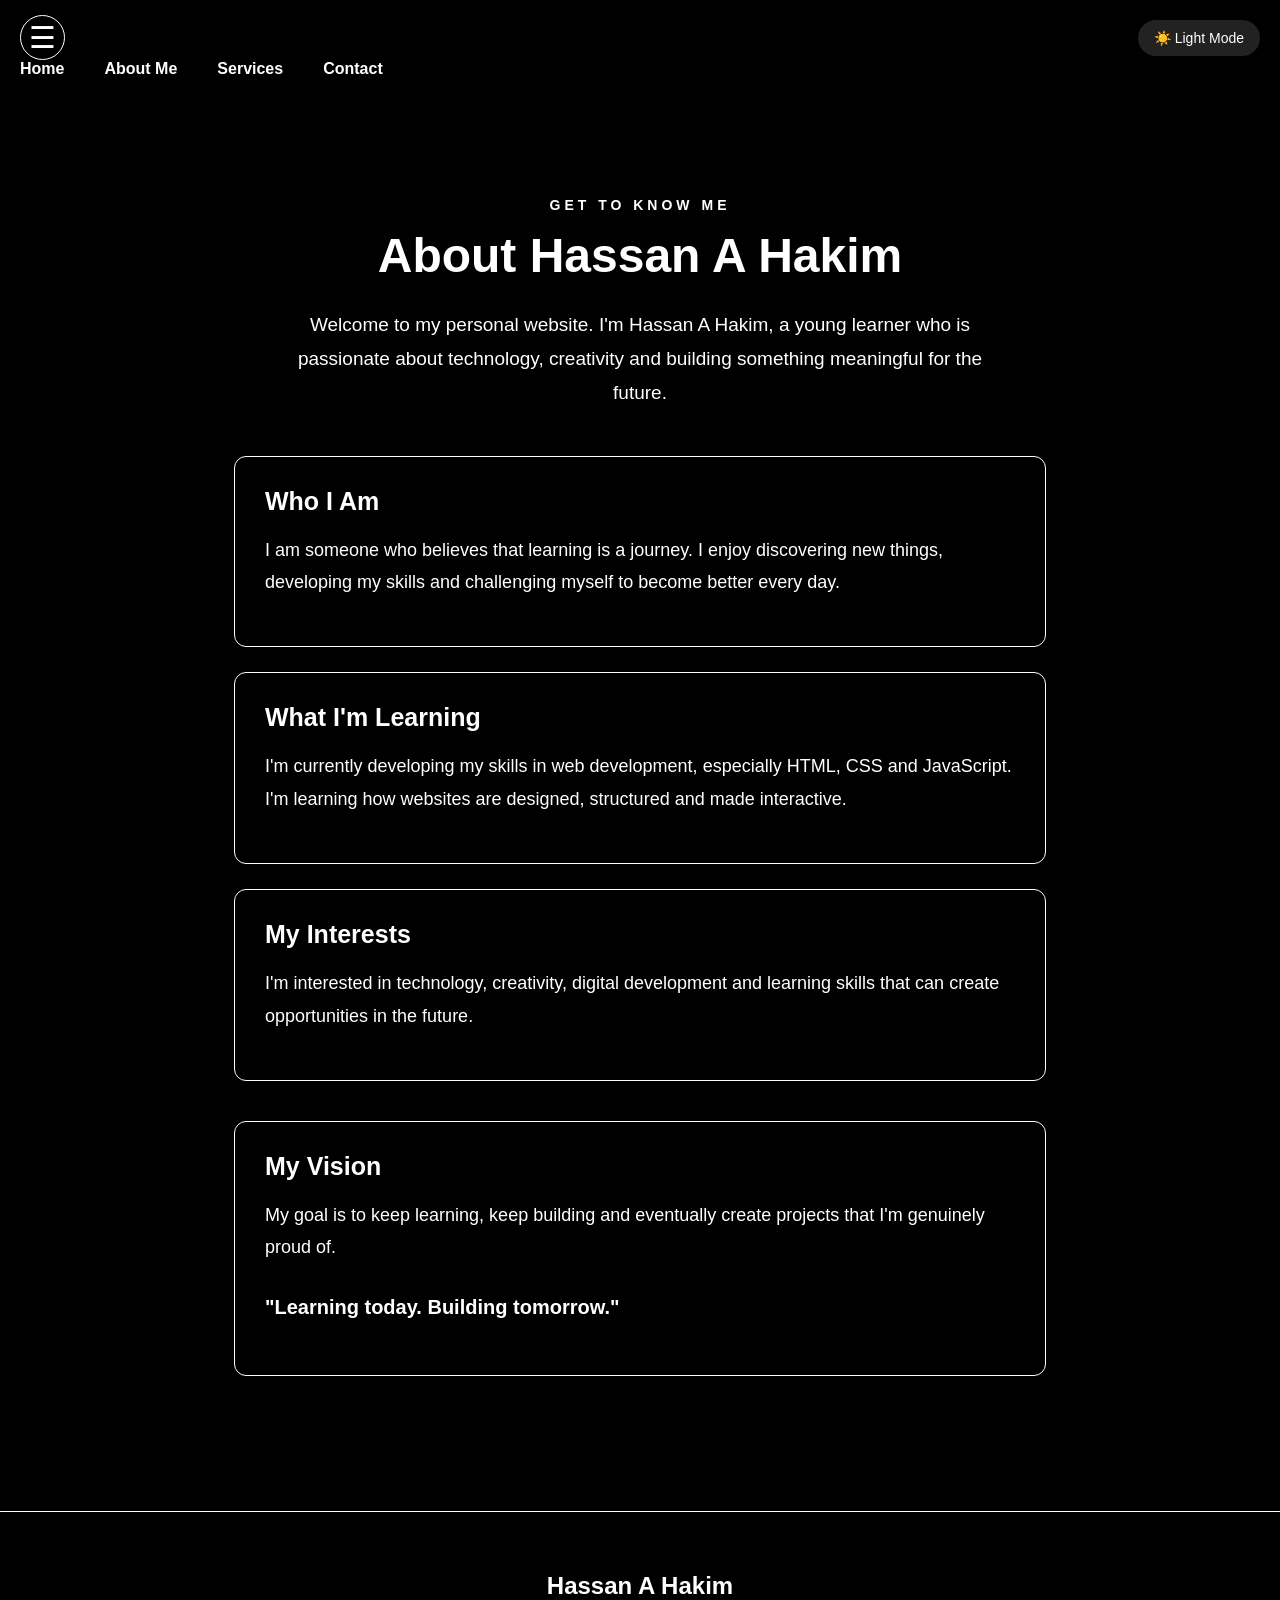
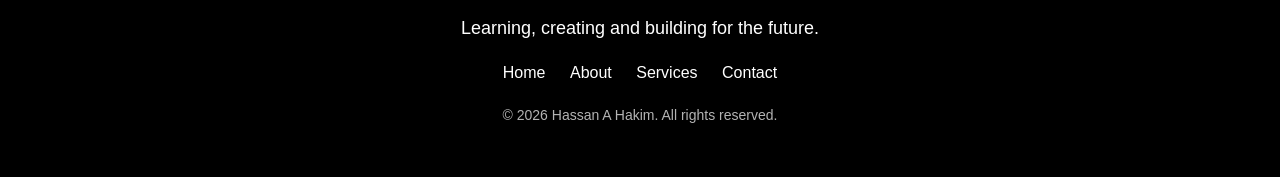
==== about.html @ c474ae31 "Add files via upload" ====
<!DOCTYPE html>
<html lang="en">

<head>
    <meta charset="UTF-8">
    <meta name="viewport" content="width=device-width, initial-scale=1.0">

    <title>About Me - Hassan's Website</title>

    <link rel="stylesheet" href="style.css">
</head>

<body>

    <!-- Theme Button -->
    <button id="themeButton" class="theme-button">
        ☀️ Light Mode
    </button>

    <!-- Navigation -->
    <nav class="main-nav">

        <button
            id="menuButton"
            class="menu-button"
            aria-label="Open navigation menu">
            ☰
        </button>

        <div id="navLinks" class="nav-links">
            <a href="index.html">Home</a>
            <a href="about.html">About Me</a>
            <a href="services.html">Services</a>
            <a href="contact.html">Contact</a>
        </div>

    </nav>


    <!-- About Section -->
    <main class="about-section">

        <p class="about-tag">GET TO KNOW ME</p>

        <h1>About Hassan A Hakim</h1>

        <p class="about-intro">
            Welcome to my personal website.
            I'm Hassan A Hakim, a young learner who is passionate
            about technology, creativity and building something meaningful
            for the future.
        </p>


        <!-- Who I Am -->
        <div class="about-card">

            <h2>Who I Am</h2>

            <p>
                I am someone who believes that learning is a journey.
                I enjoy discovering new things, developing my skills
                and challenging myself to become better every day.
            </p>

        </div>


        <!-- What I'm Learning -->
        <div class="about-card">

            <h2>What I'm Learning</h2>

            <p>
                I'm currently developing my skills in web development,
                especially HTML, CSS and JavaScript. I'm learning how
                websites are designed, structured and made interactive.
            </p>

        </div>


        <!-- My Interests -->
        <div class="about-card">

            <h2>My Interests</h2>

            <p>
                I'm interested in technology, creativity, digital
                development and learning skills that can create
                opportunities in the future.
            </p>

        </div>


        <!-- My Vision -->
        <div class="about-card vision-card">

            <h2>My Vision</h2>

            <p>
                My goal is to keep learning, keep building and eventually
                create projects that I'm genuinely proud of.
            </p>

            <p class="vision-quote">
                "Learning today. Building tomorrow."
            </p>

        </div>

    </main>


    <!-- Footer -->
    <footer>

        <h2>Hassan A Hakim</h2>

        <p>
            Learning, creating and building for the future.
        </p>

        <div class="footer-links">
            <a href="index.html">Home</a>
            <a href="about.html">About</a>
            <a href="services.html">Services</a>
            <a href="contact.html">Contact</a>
        </div>

        <p class="copyright">
            © 2026 Hassan A Hakim. All rights reserved.
        </p>

    </footer>


    <!-- JavaScript -->
    <script src="script.js"></script>

</body>

</html>
---- style.css ----
/* ================================
   BASIC PAGE SETTINGS
================================ */

body {
    background-color: black;
    color: white;
    font-family: Arial, sans-serif;
    margin: 0;
    padding: 0;
}


/* ================================
   GENERAL TEXT
================================ */

h1,
h2,
h3,
p {
    color: white;
}

p {
    font-size: 18px;
}


/* ================================
   NAVIGATION
================================ */

nav {
    background-color: black;
    padding: 15px;
    text-align: center;
}

nav a {
    color: white;
    text-decoration: none;
    margin-right: 20px;
    font-weight: bold;
}

nav a:hover {
    text-decoration: underline;
}


/* ================================
   HERO / HOME PAGE
================================ */

.hero {
    min-height: 80vh;
    display: flex;
    justify-content: center;
    align-items: center;
    text-align: center;
    padding: 40px 20px;
}

.hero-content {
    max-width: 700px;
}

.welcome {
    font-size: 14px;
    font-weight: bold;
    letter-spacing: 3px;
    color: white;
}

.hero h1 {
    font-size: 50px;
    margin: 15px 0;
    color: white;
}

.description {
    font-size: 18px;
    line-height: 1.7;
    color: white;
}


/* ================================
   HOME PAGE BUTTONS
================================ */

.buttons {
    margin-top: 30px;
}

.btn {
    display: inline-block;
    padding: 12px 25px;
    margin: 5px;
    text-decoration: none;
    border-radius: 6px;
    font-weight: bold;
}

.primary {
    background-color: white;
    color: black;
}

.secondary {
    background-color: transparent;
    color: white;
    border: 2px solid white;
}

.btn:hover {
    opacity: 0.7;
}


/* ================================
   GREETING
================================ */

#greeting {
    color: white !important;
    font-size: 20px;
    font-weight: bold;
    margin-top: 15px;
}

.light-mode #greeting {
    color: black !important;
}


/* ================================
   THEME BUTTON
================================ */

.theme-button {
    position: fixed;
    top: 20px;
    right: 20px;
    z-index: 1000;

    padding: 10px 16px;

    border: none;
    border-radius: 25px;

    cursor: pointer;
    font-size: 14px;

    background-color: white;
    color: black;
}

body:not(.light-mode) .theme-button {
    background-color: #222;
    color: white;
}

.light-mode .theme-button {
    background-color: black;
    color: white;
}


/* ================================
   MOBILE MENU BUTTON
================================ */

.menu-button {
    display: none;
    background: none;
    border: none;
    color: white;
    font-size: 28px;
    cursor: pointer;
}


/* ================================
   NAVIGATION LINKS CONTAINER
================================ */

.nav-links {
    display: flex;
    gap: 20px;
    align-items: center;
}


/* ================================
   CONTACT PAGE
================================ */

.contact-section {
    max-width: 600px;
    margin: 60px auto;
    padding: 20px;
    text-align: center;
}

.contact-section h1 {
    font-size: 40px;
    color: white;
}

.contact-section > p {
    color: white;
    line-height: 1.6;
}

.contact-section form {
    margin-top: 30px;
    text-align: left;
}

.contact-section label {
    display: block;
    margin-top: 20px;
    margin-bottom: 8px;
    font-weight: bold;
    color: white;
}

.contact-section input,
.contact-section textarea {
    width: 100%;
    padding: 12px;
    box-sizing: border-box;

    background-color: black;
    color: white;

    border: 1px solid white;
    border-radius: 5px;

    font-size: 16px;
}

.contact-section textarea {
    height: 150px;
    resize: vertical;
}

.contact-section button {
    margin-top: 25px;
    padding: 12px 25px;

    background-color: white;
    color: black;

    border: none;
    border-radius: 5px;

    font-weight: bold;
    cursor: pointer;
}

#formMessage {
    color: white !important;
    font-weight: bold;
    margin-top: 20px;
}


/* ================================
   SERVICES PAGE
================================ */

.services-section {
    max-width: 1100px;
    margin: 60px auto;
    padding: 20px;
    text-align: center;
}

.services-section h1 {
    font-size: 45px;
    margin: 10px 0;
    color: white;
}

.services-intro {
    font-size: 18px;
    margin-bottom: 40px;
    color: white;
}

.services-container {
    display: flex;
    justify-content: center;
    gap: 20px;
    flex-wrap: wrap;
}

.service-card {
    width: 280px;
    padding: 30px 20px;

    border: 1px solid white;
    border-radius: 10px;

    box-sizing: border-box;
}

.service-card h2 {
    margin-bottom: 15px;
    color: white;
}

.service-card p {
    line-height: 1.6;
    color: white;
}


/* ================================
   FOOTER
================================ */

footer {
    margin-top: 80px;
    padding: 40px 20px;
    text-align: center;
    border-top: 1px solid white;
}

footer h2 {
    margin-bottom: 10px;
    color: white;
}

footer p {
    color: white;
}

.footer-links {
    margin: 25px 0;
}

.footer-links a {
    color: white;
    text-decoration: none;
    margin: 0 10px;
}

.footer-links a:hover {
    text-decoration: underline;
}

.copyright {
    font-size: 14px;
    opacity: 0.7;
}


/* ================================
   LIGHT MODE
================================ */

.light-mode {
    background-color: white;
    color: black;
}

.light-mode h1,
.light-mode h2,
.light-mode h3,
.light-mode p,
.light-mode .welcome,
.light-mode .description {
    color: black !important;
}

.light-mode nav {
    background-color: white;
}

.light-mode nav a {
    color: black;
}

.light-mode .secondary {
    color: black;
    border-color: black;
}

.light-mode .primary {
    background-color: black;
    color: white;
}

.light-mode footer {
    border-top-color: black;
}

.light-mode footer h2,
.light-mode footer p {
    color: black !important;
}

.light-mode .footer-links a {
    color: black;
}

.light-mode .contact-section h1,
.light-mode .contact-section > p,
.light-mode .contact-section label {
    color: black !important;
}

.light-mode .contact-section input,
.light-mode .contact-section textarea {
    background-color: white;
    color: black;
    border-color: black;
}

.light-mode .contact-section button {
    background-color: black;
    color: white;
}

.light-mode #formMessage {
    color: black !important;
}

.light-mode .service-card {
    border-color: black;
}

.light-mode .service-card h2,
.light-mode .service-card p,
.light-mode .services-section h1,
.light-mode .services-intro {
    color: black !important;
}


/* ================================
   MOBILE RESPONSIVE DESIGN
================================ */

@media (max-width: 600px) {

    nav {
        text-align: center;
    }

    nav a {
        display: block;
        margin: 10px 0;
    }

    .hero h1 {
        font-size: 36px;
    }

    .description {
        font-size: 16px;
    }

    .btn {
        display: block;
        margin: 10px auto;
        max-width: 200px;
    }

    .services-container {
        flex-direction: column;
        align-items: center;
    }

    .service-card {
        width: 100%;
        max-width: 350px;
    }

    .contact-section {
        margin: 30px 15px;
        padding: 20px;
    }

    .contact-section h1 {
        font-size: 32px;
    }

    .theme-button {
        top: 15px;
        right: 15px;
    }

}/* ================================
   BASIC PAGE SETTINGS
================================ */

body {
    background-color: black;
    color: white;
    font-family: Arial, sans-serif;
    margin: 0;
    padding: 0;
}


/* ================================
   GENERAL TEXT
================================ */

h1,
h2,
h3,
p {
    color: white;
}

p {
    font-size: 18px;
}


/* ================================
   NAVIGATION
================================ */

nav {
    background-color: black;
    padding: 15px;
    text-align: center;
}

nav a {
    color: white;
    text-decoration: none;
    margin-right: 20px;
    font-weight: bold;
}

nav a:hover {
    text-decoration: underline;
}


/* ================================
   HERO / HOME PAGE
================================ */

.hero {
    min-height: 80vh;
    display: flex;
    justify-content: center;
    align-items: center;
    text-align: center;
    padding: 40px 20px;
}

.hero-content {
    max-width: 700px;
}

.welcome {
    font-size: 14px;
    font-weight: bold;
    letter-spacing: 3px;
    color: white;
}

.hero h1 {
    font-size: 50px;
    margin: 15px 0;
    color: white;
}

.description {
    font-size: 18px;
    line-height: 1.7;
    color: white;
}


/* ================================
   HOME PAGE BUTTONS
================================ */

.buttons {
    margin-top: 30px;
}

.btn {
    display: inline-block;
    padding: 12px 25px;
    margin: 5px;
    text-decoration: none;
    border-radius: 6px;
    font-weight: bold;
}

.primary {
    background-color: white;
    color: black;
}

.secondary {
    background-color: transparent;
    color: white;
    border: 2px solid white;
}

.btn:hover {
    opacity: 0.7;
}


/* ================================
   GREETING
================================ */

#greeting {
    color: white !important;
    font-size: 20px;
    font-weight: bold;
    margin-top: 15px;
}

.light-mode #greeting {
    color: black !important;
}


/* ================================
   THEME BUTTON
================================ */

.theme-button {
    position: fixed;
    top: 20px;
    right: 20px;
    z-index: 1000;

    padding: 10px 16px;

    border: none;
    border-radius: 25px;

    cursor: pointer;
    font-size: 14px;

    background-color: white;
    color: black;
}

body:not(.light-mode) .theme-button {
    background-color: #222;
    color: white;
}

.light-mode .theme-button {
    background-color: black;
    color: white;
}


/* ================================
   MOBILE MENU BUTTON
================================ */

.menu-button {
    display: none;
    background: none;
    border: none;
    color: white;
    font-size: 28px;
    cursor: pointer;
}


/* ================================
   NAVIGATION LINKS CONTAINER
================================ */

.nav-links {
    display: flex;
    gap: 20px;
    align-items: center;
}


/* ================================
   CONTACT PAGE
================================ */

.contact-section {
    max-width: 600px;
    margin: 60px auto;
    padding: 20px;
    text-align: center;
}

.contact-section h1 {
    font-size: 40px;
    color: white;
}

.contact-section > p {
    color: white;
    line-height: 1.6;
}

.contact-section form {
    margin-top: 30px;
    text-align: left;
}

.contact-section label {
    display: block;
    margin-top: 20px;
    margin-bottom: 8px;
    font-weight: bold;
    color: white;
}

.contact-section input,
.contact-section textarea {
    width: 100%;
    padding: 12px;
    box-sizing: border-box;

    background-color: black;
    color: white;

    border: 1px solid white;
    border-radius: 5px;

    font-size: 16px;
}

.contact-section textarea {
    height: 150px;
    resize: vertical;
}

.contact-section button {
    margin-top: 25px;
    padding: 12px 25px;

    background-color: white;
    color: black;

    border: none;
    border-radius: 5px;

    font-weight: bold;
    cursor: pointer;
}

#formMessage {
    color: white !important;
    font-weight: bold;
    margin-top: 20px;
}


/* ================================
   SERVICES PAGE
================================ */

.services-section {
    max-width: 1100px;
    margin: 60px auto;
    padding: 20px;
    text-align: center;
}

.services-section h1 {
    font-size: 45px;
    margin: 10px 0;
    color: white;
}

.services-intro {
    font-size: 18px;
    margin-bottom: 40px;
    color: white;
}

.services-container {
    display: flex;
    justify-content: center;
    gap: 20px;
    flex-wrap: wrap;
}

.service-card {
    width: 280px;
    padding: 30px 20px;

    border: 1px solid white;
    border-radius: 10px;

    box-sizing: border-box;
}

.service-card h2 {
    margin-bottom: 15px;
    color: white;
}

.service-card p {
    line-height: 1.6;
    color: white;
}


/* ================================
   FOOTER
================================ */

footer {
    margin-top: 80px;
    padding: 40px 20px;
    text-align: center;
    border-top: 1px solid white;
}

footer h2 {
    margin-bottom: 10px;
    color: white;
}

footer p {
    color: white;
}

.footer-links {
    margin: 25px 0;
}

.footer-links a {
    color: white;
    text-decoration: none;
    margin: 0 10px;
}

.footer-links a:hover {
    text-decoration: underline;
}

.copyright {
    font-size: 14px;
    opacity: 0.7;
}


/* ================================
   LIGHT MODE
================================ */

.light-mode {
    background-color: white;
    color: black;
}

.light-mode h1,
.light-mode h2,
.light-mode h3,
.light-mode p,
.light-mode .welcome,
.light-mode .description {
    color: black !important;
}

.light-mode nav {
    background-color: white;
}

.light-mode nav a {
    color: black;
}

.light-mode .secondary {
    color: black;
    border-color: black;
}

.light-mode .primary {
    background-color: black;
    color: white;
}

.light-mode footer {
    border-top-color: black;
}

.light-mode footer h2,
.light-mode footer p {
    color: black !important;
}

.light-mode .footer-links a {
    color: black;
}

.light-mode .contact-section h1,
.light-mode .contact-section > p,
.light-mode .contact-section label {
    color: black !important;
}

.light-mode .contact-section input,
.light-mode .contact-section textarea {
    background-color: white;
    color: black;
    border-color: black;
}

.light-mode .contact-section button {
    background-color: black;
    color: white;
}

.light-mode #formMessage {
    color: black !important;
}

.light-mode .service-card {
    border-color: black;
}

.light-mode .service-card h2,
.light-mode .service-card p,
.light-mode .services-section h1,
.light-mode .services-intro {
    color: black !important;
}


/* ================================
   MOBILE RESPONSIVE DESIGN
================================ */

@media (max-width: 600px) {

    nav {
        text-align: center;
    }

    nav a {
        display: block;
        margin: 10px 0;
    }

    .hero h1 {
        font-size: 36px;
    }

    .description {
        font-size: 16px;
    }

    .btn {
        display: block;
        margin: 10px auto;
        max-width: 200px;
    }

    .services-container {
        flex-direction: column;
        align-items: center;
    }

    .service-card {
        width: 100%;
        max-width: 350px;
    }

    .contact-section {
        margin: 30px 15px;
        padding: 20px;
    }

    .contact-section h1 {
        font-size: 32px;
    }

    .theme-button {
        top: 15px;
        right: 15px;
    }

}
/* ===== MOBILE NAVIGATION ===== */

.main-nav {
    position: relative;
    padding: 15px 20px;
}

.menu-button {
    display: none;
    background: none;
    border: none;
    color: white;
    font-size: 30px;
    cursor: pointer;
}

.nav-links {
    display: flex;
    gap: 20px;
    align-items: center;
}

.nav-links a {
    color: white;
    text-decoration: none;
    font-weight: bold;
}

/* Light mode */
.light-mode .menu-button {
    color: black;
}

.light-mode .nav-links a {
    color: black;
}

/* Mobile screen */
@media (max-width: 600px) {

    .menu-button {
        display: block;
    }

    .nav-links {
        display: none;
        flex-direction: column;
        align-items: flex-start;
        gap: 15px;
        margin-top: 15px;
    }

    .nav-links.show {
        display: flex;
    }

}
/* =================================
   ABOUT PAGE
================================= */

.about-section {
    max-width: 900px;
    margin: 60px auto;
    padding: 30px 20px;
    text-align: center;
}

.about-tag {
    font-size: 14px;
    letter-spacing: 4px;
    font-weight: bold;
    margin-bottom: 15px;
}

.about-section h1 {
    font-size: 48px;
    margin: 10px 0 25px;
}

.about-intro {
    max-width: 700px;
    margin: 0 auto 45px;
    font-size: 19px;
    line-height: 1.8;
}


/* About cards */

.about-card {
    max-width: 750px;
    margin: 25px auto;
    padding: 30px;

    border: 1px solid white;
    border-radius: 12px;

    text-align: left;
}

.about-card h2 {
    margin-top: 0;
    margin-bottom: 15px;
    font-size: 25px;
}

.about-card p {
    line-height: 1.8;
}


/* Vision card */

.vision-card {
    margin-top: 40px;
}

.vision-quote {
    font-weight: bold;
    font-size: 20px;
    margin-top: 25px;
}


/* Light mode */

.light-mode .about-card {
    border-color: black;
}

.light-mode .about-tag,
.light-mode .about-section h1,
.light-mode .about-intro,
.light-mode .about-card h2,
.light-mode .about-card p,
.light-mode .vision-quote {
    color: black !important;
}


/* Mobile */

@media (max-width: 600px) {

    .about-section {
        margin: 35px auto;
        padding: 20px 15px;
    }

    .about-section h1 {
        font-size: 34px;
    }

    .about-intro {
        font-size: 17px;
    }

    .about-card {
        padding: 22px;
    }

    .about-card h2 {
        font-size: 22px;
    }

}
/* =================================
   SERVICES PAGE UPGRADE
================================= */

.services-tag {
    font-size: 14px;
    letter-spacing: 4px;
    font-weight: bold;
    margin-bottom: 15px;
}

.services-section h1 {
    font-size: 48px;
    margin-bottom: 20px;
}

.services-intro {
    max-width: 700px;
    margin: 0 auto 50px;
    line-height: 1.8;
}


/* Service cards */

.service-card {
    position: relative;
    width: 280px;
    min-height: 260px;

    padding: 35px 25px;

    border: 1px solid white;
    border-radius: 15px;

    box-sizing: border-box;

    transition: transform 0.3s ease,
                box-shadow 0.3s ease;
}


/* Service icons */

.service-icon {
    font-size: 42px;
    margin-bottom: 20px;
}


/* Card headings */

.service-card h2 {
    font-size: 23px;
    margin-bottom: 15px;
}


/* Card descriptions */

.service-card p {
    font-size: 16px;
    line-height: 1.7;
}


/* Hover effect */

.service-card:hover {
    transform: translateY(-8px);
    box-shadow: 0 10px 25px rgba(255, 255, 255, 0.15);
}


/* Light mode */

.light-mode .services-tag,
.light-mode .services-section h1,
.light-mode .services-intro {
    color: black !important;
}

.light-mode .service-card {
    border-color: black;
}

.light-mode .service-card h2,
.light-mode .service-card p {
    color: black !important;
}

.light-mode .service-card:hover {
    box-shadow: 0 10px 25px rgba(0, 0, 0, 0.15);
}


/* Mobile */

@media (max-width: 600px) {

    .services-section {
        margin: 35px auto;
        padding: 20px 15px;
    }

    .services-section h1 {
        font-size: 36px;
    }

    .services-intro {
        font-size: 17px;
        margin-bottom: 35px;
    }

    .service-card {
        width: 100%;
        max-width: 350px;
        min-height: auto;
    }

}
/* =================================
   SKILLS SECTION
================================= */

.skills-section {
    max-width: 900px;
    margin: 80px auto;
    padding: 40px 20px;
    text-align: center;
}

.skills-tag {
    font-size: 14px;
    letter-spacing: 4px;
    font-weight: bold;
    margin-bottom: 15px;
}

.skills-section h2 {
    font-size: 45px;
    margin: 10px 0 20px;
}

.skills-intro {
    max-width: 700px;
    margin: 0 auto 50px;
    line-height: 1.8;
}


/* Skill cards */

.skills-container {
    display: grid;
    grid-template-columns: repeat(2, 1fr);
    gap: 25px;
    text-align: left;
}

.skill-card {
    padding: 25px;

    border: 1px solid white;
    border-radius: 12px;

    box-sizing: border-box;

    transition: transform 0.3s ease,
                box-shadow 0.3s ease;
}

.skill-card:hover {
    transform: translateY(-5px);
    box-shadow: 0 8px 20px rgba(255, 255, 255, 0.12);
}


/* Skill name and percentage */

.skill-top {
    display: flex;
    justify-content: space-between;
    align-items: center;

    margin-bottom: 12px;

    font-weight: bold;
}


/* Progress bar background */

.skill-bar {
    width: 100%;
    height: 10px;

    background-color: #333;

    border-radius: 20px;
    overflow: hidden;
}


/* Progress bar */

.skill-progress {
    height: 100%;
    background-color: white;

    border-radius: 20px;

    transform-origin: left;
    animation: skillAnimation 1.5s ease-out;
}


/* Individual skill levels */

.html-progress {
    width: 90%;
}

.css-progress {
    width: 85%;
}

.javascript-progress {
    width: 65%;
}

.responsive-progress {
    width: 80%;
}


/* Progress animation */

@keyframes skillAnimation {

    from {
        transform: scaleX(0);
    }

    to {
        transform: scaleX(1);
    }

}


/* Light mode */

.light-mode .skills-tag,
.light-mode .skills-section h2,
.light-mode .skills-intro,
.light-mode .skill-top {
    color: black !important;
}

.light-mode .skill-card {
    border-color: black;
}

.light-mode .skill-bar {
    background-color: #ddd;
}

.light-mode .skill-progress {
    background-color: black;
}

.light-mode .skill-card:hover {
    box-shadow: 0 8px 20px rgba(0, 0, 0, 0.12);
}


/* Mobile */

@media (max-width: 600px) {

    .skills-section {
        margin: 50px auto;
        padding: 30px 15px;
    }

    .skills-section h2 {
        font-size: 36px;
    }

    .skills-intro {
        font-size: 17px;
        margin-bottom: 35px;
    }

    .skills-container {
        grid-template-columns: 1fr;
        gap: 18px;
    }

    .skill-card {
        padding: 22px;
    }

}
/* =================================
   ADVANCED WEBSITE ANIMATIONS
================================= */

/* Smooth scrolling */

html {
    scroll-behavior: smooth;
}


/* =================================
   PAGE ENTRANCE
================================= */

.hero,
.skills-section,
.profile-section,
.about-section,
.services-section,
.contact-section {
    animation: pageReveal 1s ease-out both;
}

@keyframes pageReveal {

    from {
        opacity: 0;
        transform: translateY(25px);
    }

    to {
        opacity: 1;
        transform: translateY(0);
    }

}


/* =================================
   STAGGERED SKILL CARDS
================================= */

.skill-card {
    animation: cardReveal 0.8s ease-out both;
}

.skill-card:nth-child(1) {
    animation-delay: 0.15s;
}

.skill-card:nth-child(2) {
    animation-delay: 0.3s;
}

.skill-card:nth-child(3) {
    animation-delay: 0.45s;
}

.skill-card:nth-child(4) {
    animation-delay: 0.6s;
}

@keyframes cardReveal {

    from {
        opacity: 0;
        transform: translateY(20px);
    }

    to {
        opacity: 1;
        transform: translateY(0);
    }

}


/* =================================
   SERVICE CARD ANIMATION
================================= */

.service-card {
    animation: serviceReveal 0.8s ease-out both;
}

.service-card:nth-child(1) {
    animation-delay: 0.15s;
}

.service-card:nth-child(2) {
    animation-delay: 0.3s;
}

.service-card:nth-child(3) {
    animation-delay: 0.45s;
}

.service-card:nth-child(4) {
    animation-delay: 0.6s;
}

@keyframes serviceReveal {

    from {
        opacity: 0;
        transform: translateY(25px) scale(0.97);
    }

    to {
        opacity: 1;
        transform: translateY(0) scale(1);
    }

}


/* =================================
   PROFILE ANIMATION
================================= */

.profile-placeholder {
    animation:
        profileFloat 4s ease-in-out infinite,
        profileGlow 3s ease-in-out infinite;
}

@keyframes profileGlow {

    0%,
    100% {
        box-shadow: 0 0 0 rgba(255, 255, 255, 0);
    }

    50% {
        box-shadow: 0 0 30px rgba(255, 255, 255, 0.18);
    }

}


/* =================================
   BUTTON ANIMATION
================================= */

.btn,
.profile-button,
.contact-section button {
    transition:
        transform 0.25s ease,
        box-shadow 0.25s ease,
        opacity 0.25s ease;
}

.btn:hover,
.profile-button:hover,
.contact-section button:hover {
    transform: translateY(-3px);
}


/* =================================
   NAVIGATION ANIMATION
================================= */

.nav-links a {
    position: relative;
    transition: opacity 0.25s ease;
}

.nav-links a::after {
    content: "";

    position: absolute;

    left: 0;
    bottom: -5px;

    width: 0;
    height: 2px;

    background-color: currentColor;

    transition: width 0.3s ease;
}

.nav-links a:hover::after {
    width: 100%;
}


/* =================================
   FOOTER LINK ANIMATION
================================= */

.footer-links a {
    transition:
        transform 0.25s ease,
        opacity 0.25s ease;
}

.footer-links a:hover {
    transform: translateY(-2px);
    opacity: 0.7;
}


/* =================================
   REDUCED MOTION ACCESSIBILITY
================================= */

@media (prefers-reduced-motion: reduce) {

    *,
    *::before,
    *::after {
        animation-duration: 0.01ms !important;
        animation-iteration-count: 1 !important;
        transition-duration: 0.01ms !important;
        scroll-behavior: auto !important;
    }

}
/* =================================
   PROJECTS SECTION
================================= */

.projects-section {
    max-width: 1000px;
    margin: 100px auto;
    padding: 40px 20px;
    text-align: center;
}

.projects-tag {
    font-size: 14px;
    letter-spacing: 4px;
    font-weight: bold;
    margin-bottom: 15px;
}

.projects-section h2 {
    font-size: 48px;
    margin: 10px 0 20px;
}

.projects-intro {
    max-width: 700px;
    margin: 0 auto 50px;
    line-height: 1.8;
}


/* Project cards */

.projects-container {
    display: grid;
    grid-template-columns: repeat(3, 1fr);
    gap: 25px;
    text-align: left;
}

.project-card {
    position: relative;

    padding: 30px;

    border: 1px solid white;
    border-radius: 15px;

    min-height: 280px;

    box-sizing: border-box;

    transition:
        transform 0.3s ease,
        box-shadow 0.3s ease;
}


/* Project number */

.project-number {
    font-size: 14px;
    letter-spacing: 3px;
    font-weight: bold;
    opacity: 0.6;
    margin-bottom: 25px;
}


/* Project title */

.project-card h3 {
    font-size: 23px;
    margin-bottom: 18px;
}


/* Project description */

.project-card p {
    line-height: 1.7;
    font-size: 16px;
}


/* Technologies */

.project-tech {
    position: absolute;
    bottom: 25px;
    left: 30px;

    font-size: 13px;
    font-weight: bold;

    opacity: 0.7;
}


/* Hover effect */

.project-card:hover {
    transform: translateY(-10px);

    box-shadow:
        0 15px 35px rgba(255, 255, 255, 0.15);
}


/* =================================
   PROJECT ANIMATION
================================= */

.project-card {
    animation: projectReveal 0.8s ease-out both;
}

.project-card:nth-child(1) {
    animation-delay: 0.15s;
}

.project-card:nth-child(2) {
    animation-delay: 0.3s;
}

.project-card:nth-child(3) {
    animation-delay: 0.45s;
}

@keyframes projectReveal {

    from {
        opacity: 0;
        transform: translateY(30px);
    }

    to {
        opacity: 1;
        transform: translateY(0);
    }

}


/* =================================
   LIGHT MODE
================================= */

.light-mode .projects-tag,
.light-mode .projects-section h2,
.light-mode .projects-intro {
    color: black !important;
}

.light-mode .project-card {
    border-color: black;
}

.light-mode .project-card h3,
.light-mode .project-card p,
.light-mode .project-number,
.light-mode .project-tech {
    color: black !important;
}

.light-mode .project-card:hover {
    box-shadow:
        0 15px 35px rgba(0, 0, 0, 0.15);
}


/* =================================
   MOBILE
================================= */

@media (max-width: 800px) {

    .projects-container {
        grid-template-columns: 1fr;
        max-width: 500px;
        margin: 0 auto;
    }

    .projects-section {
        margin: 70px auto;
        padding: 30px 15px;
    }

    .projects-section h2 {
        font-size: 36px;
    }

    .projects-intro {
        font-size: 17px;
        margin-bottom: 35px;
    }

    .project-card {
        min-height: 260px;
    }

}
/* =================================
   PROJECT IMAGES
================================= */

.project-image {
    width: 100%;
    height: 180px;
    margin-bottom: 25px;

    border-radius: 10px;
    overflow: hidden;

    background-color: #222;
}

.project-image-placeholder {
    width: 100%;
    height: 100%;

    display: flex;
    justify-content: center;
    align-items: center;

    font-size: 18px;
    font-weight: bold;
    letter-spacing: 2px;

    opacity: 0.6;

    transition:
        transform 0.4s ease,
        opacity 0.4s ease;
}

.project-card:hover .project-image-placeholder {
    transform: scale(1.05);
    opacity: 1;
}


/* Project content */

.project-content {
    padding-bottom: 25px;
}


/* Make project cards flexible */

.project-card {
    overflow: hidden;
}


/* Light mode */

.light-mode .project-image {
    background-color: #eee;
}

.light-mode .project-image-placeholder {
    color: black;
}


/* Mobile */

@media (max-width: 600px) {

    .project-image {
        height: 170px;
    }

}
/* =================================
   PROJECT BUTTONS
================================= */

.project-button {
    display: inline-block;

    margin-top: 20px;
    padding: 10px 18px;

    border: 1px solid white;
    border-radius: 6px;

    color: white;
    text-decoration: none;

    font-size: 14px;
    font-weight: bold;

    transition:
        transform 0.25s ease,
        background-color 0.25s ease,
        color 0.25s ease;
}

.project-button:hover {
    background-color: white;
    color: black;
    transform: translateX(5px);
}


/* Light mode */

.light-mode .project-button {
    color: black;
    border-color: black;
}

.light-mode .project-button:hover {
    background-color: black;
    color: white;
}
/* =================================
   PROJECT STATUS
================================= */

.project-status {
    display: inline-block;

    margin-bottom: 18px;
    padding: 5px 10px;

    border: 1px solid white;
    border-radius: 20px;

    font-size: 11px;
    font-weight: bold;

    letter-spacing: 1.5px;

    opacity: 0.75;
}


/* Light mode */

.light-mode .project-status {
    border-color: black;
    color: black;
}
/* =================================
   PROFILE SECTION
================================= */

.profile-section {
    max-width: 1000px;
    margin: 100px auto;
    padding: 50px 30px;

    display: flex;
    align-items: center;
    justify-content: center;
    gap: 70px;

    border-top: 1px solid white;
    border-bottom: 1px solid white;
}

.profile-image-container {
    flex-shrink: 0;
}

.profile-photo {
    width: 220px;
    height: 220px;

    object-fit: cover;

    border-radius: 50%;

    border: 2px solid white;

    display: block;

    animation:
        profileFloat 4s ease-in-out infinite,
        profileGlow 3s ease-in-out infinite;

    transition: transform 0.4s ease;
}

.profile-photo:hover {
    transform: scale(1.05);
}

.profile-content {
    max-width: 550px;
}

.profile-tag {
    font-size: 13px;
    letter-spacing: 4px;
    font-weight: bold;
}

.profile-content h2 {
    font-size: 45px;
    margin: 10px 0;
}

.profile-content h3 {
    font-size: 20px;
    font-weight: normal;
    margin-bottom: 20px;
}

.profile-content p {
    line-height: 1.8;
}

.profile-button {
    display: inline-block;

    margin-top: 20px;
    padding: 12px 22px;

    border: 1px solid white;
    border-radius: 6px;

    color: white;
    text-decoration: none;
    font-weight: bold;

    transition: 0.3s ease;
}

.profile-button:hover {
    background-color: white;
    color: black;
}


/* Profile animation */

@keyframes profileFloat {

    0%, 100% {
        transform: translateY(0);
    }

    50% {
        transform: translateY(-8px);
    }

}

@keyframes profileGlow {

    0%, 100% {
        box-shadow: 0 0 0 rgba(255, 255, 255, 0);
    }

    50% {
        box-shadow: 0 0 30px rgba(255, 255, 255, 0.18);
    }

}


/* Light mode */

.light-mode .profile-section {
    border-color: black;
}

.light-mode .profile-photo {
    border-color: black;
}

.light-mode .profile-tag,
.light-mode .profile-content h2,
.light-mode .profile-content h3,
.light-mode .profile-content p {
    color: black !important;
}

.light-mode .profile-button {
    color: black;
    border-color: black;
}

.light-mode .profile-button:hover {
    background-color: black;
    color: white;
}


/* Mobile */

@media (max-width: 700px) {

    .profile-section {
        flex-direction: column;
        text-align: center;

        gap: 35px;

        margin: 70px auto;
        padding: 40px 20px;
    }

    .profile-photo {
        width: 180px;
        height: 180px;
    }

    .profile-content h2 {
        font-size: 36px;
    }

    .profile-content h3 {
        font-size: 18px;
    }

}
/* Project image */

.project-image img {
    width: 100%;
    height: 100%;

    object-fit: cover;

    display: block;

    transition: transform 0.4s ease;
}

.project-card:hover .project-image img {
    transform: scale(1.05);
}
/* =================================
   SCROLL-TRIGGERED ANIMATIONS
================================= */

.scroll-reveal {
    opacity: 0;
    transform: translateY(50px);

    transition:
        opacity 0.8s ease,
        transform 0.8s ease;
}

.scroll-reveal.show {
    opacity: 1;
    transform: translateY(0);
}


/* Different animation directions */

.scroll-left {
    opacity: 0;
    transform: translateX(-60px);

    transition:
        opacity 0.8s ease,
        transform 0.8s ease;
}

.scroll-right {
    opacity: 0;
    transform: translateX(60px);

    transition:
        opacity 0.8s ease,
        transform 0.8s ease;
}

.scroll-left.show,
.scroll-right.show {
    opacity: 1;
    transform: translateX(0);
}
/* =================================
   ANIMATED HAMBURGER MENU
================================= */

.menu-button {
    position: relative;

    width: 45px;
    height: 45px;

    display: flex;
    flex-direction: column;
    justify-content: center;
    align-items: center;

    gap: 5px;

    background: transparent;
    border: 1px solid white;
    border-radius: 50%;

    cursor: pointer;

    transition:
        transform 0.4s ease,
        border-color 0.4s ease,
        box-shadow 0.4s ease;
}

.menu-button span {
    display: block;

    width: 22px;
    height: 2px;

    background: white;
    border-radius: 10px;

    transition:
        transform 0.4s ease,
        opacity 0.3s ease,
        width 0.4s ease;
}


/* Hover effect */

.menu-button:hover {
    transform: scale(1.08);

    box-shadow:
        0 0 15px rgba(255, 255, 255, 0.25);
}


/* When menu is open */

.menu-button.active span:nth-child(1) {
    transform: translateY(7px) rotate(45deg);
}

.menu-button.active span:nth-child(2) {
    opacity: 0;
    width: 0;
}

.menu-button.active span:nth-child(3) {
    transform: translateY(-7px) rotate(-45deg);
}


/* Button glow when open */

.menu-button.active {
    box-shadow:
        0 0 20px rgba(255, 255, 255, 0.3);

    transform: rotate(180deg);
}


/* Light mode */

.light-mode .menu-button {
    border-color: black;
}

.light-mode .menu-button span {
    background: black;
}

.light-mode .menu-button:hover {
    box-shadow:
        0 0 15px rgba(0, 0, 0, 0.2);
}
/* =================================
   BEAUTIFUL NAVIGATION ANIMATION
================================= */

.nav-links {
    display: flex;
    gap: 20px;
    align-items: center;

    transition:
        opacity 0.4s ease,
        transform 0.4s ease;
}


/* Mobile navigation */

@media (max-width: 700px) {

    .nav-links {
        display: flex;

        flex-direction: column;
        align-items: center;

        gap: 0;

        max-height: 0;
        overflow: hidden;

        opacity: 0;
        transform: translateY(-15px);

        transition:
            max-height 0.5s ease,
            opacity 0.4s ease,
            transform 0.4s ease;
    }


    /* When menu opens */

    .nav-links.show {
        max-height: 400px;

        opacity: 1;

        transform: translateY(0);

        padding: 15px 0 20px;
    }


    /* Individual navigation links */

    .nav-links a {
        opacity: 0;

        transform: translateY(-10px);

        transition:
            opacity 0.35s ease,
            transform 0.35s ease;

        padding: 10px 20px;

        border-radius: 6px;
    }


    /* Links appear when menu opens */

    .nav-links.show a {
        opacity: 1;
        transform: translateY(0);
    }


    /* Stagger the links */

    .nav-links.show a:nth-child(1) {
        transition-delay: 0.08s;
    }

    .nav-links.show a:nth-child(2) {
        transition-delay: 0.16s;
    }

    .nav-links.show a:nth-child(3) {
        transition-delay: 0.24s;
    }

    .nav-links.show a:nth-child(4) {
        transition-delay: 0.32s;
    }


    /* Hover / touch effect */

    .nav-links a:hover {
        transform: scale(1.05);
    }

}
/* =================================
   PROJECT DETAILS PAGE
================================= */

.project-page {
    max-width: 1000px;
    margin: 0 auto;
    padding: 80px 20px;
}

.project-page-content {
    text-align: center;
}

.project-label {
    font-size: 14px;
    letter-spacing: 4px;
    font-weight: bold;
}

.project-page h1 {
    font-size: 50px;
    margin: 15px 0;
}

.project-intro {
    max-width: 700px;
    margin: 0 auto 40px;
    line-height: 1.7;
}


/* Project image */

.project-page-image {
    width: 100%;
    max-width: 900px;
    margin: 0 auto 50px;
    overflow: hidden;
    border-radius: 15px;
    border: 1px solid white;
}

.project-page-image img {
    width: 100%;
    display: block;
    transition: transform 0.5s ease;
}

.project-page-image:hover img {
    transform: scale(1.03);
}


/* Project information */

.project-details {
    max-width: 750px;
    margin: 0 auto;
    text-align: left;
}

.project-details h2 {
    margin-top: 40px;
    margin-bottom: 15px;
}

.project-details p {
    line-height: 1.8;
}


/* Technology tags */

.technology-list {
    display: flex;
    flex-wrap: wrap;
    gap: 12px;
}

.technology-list span {
    padding: 8px 15px;
    border: 1px solid white;
    border-radius: 20px;
}


/* Back button */

.project-actions {
    margin-top: 50px;
}


/* Light mode */

.light-mode .project-page-image {
    border-color: black;
}

.light-mode .technology-list span {
    border-color: black;
}


/* Mobile */

@media (max-width: 600px) {

    .project-page {
        padding: 50px 20px;
    }

    .project-page h1 {
        font-size: 38px;
    }

    .project-intro {
        font-size: 16px;
    }

    .project-details {
        text-align: left;
    }

}
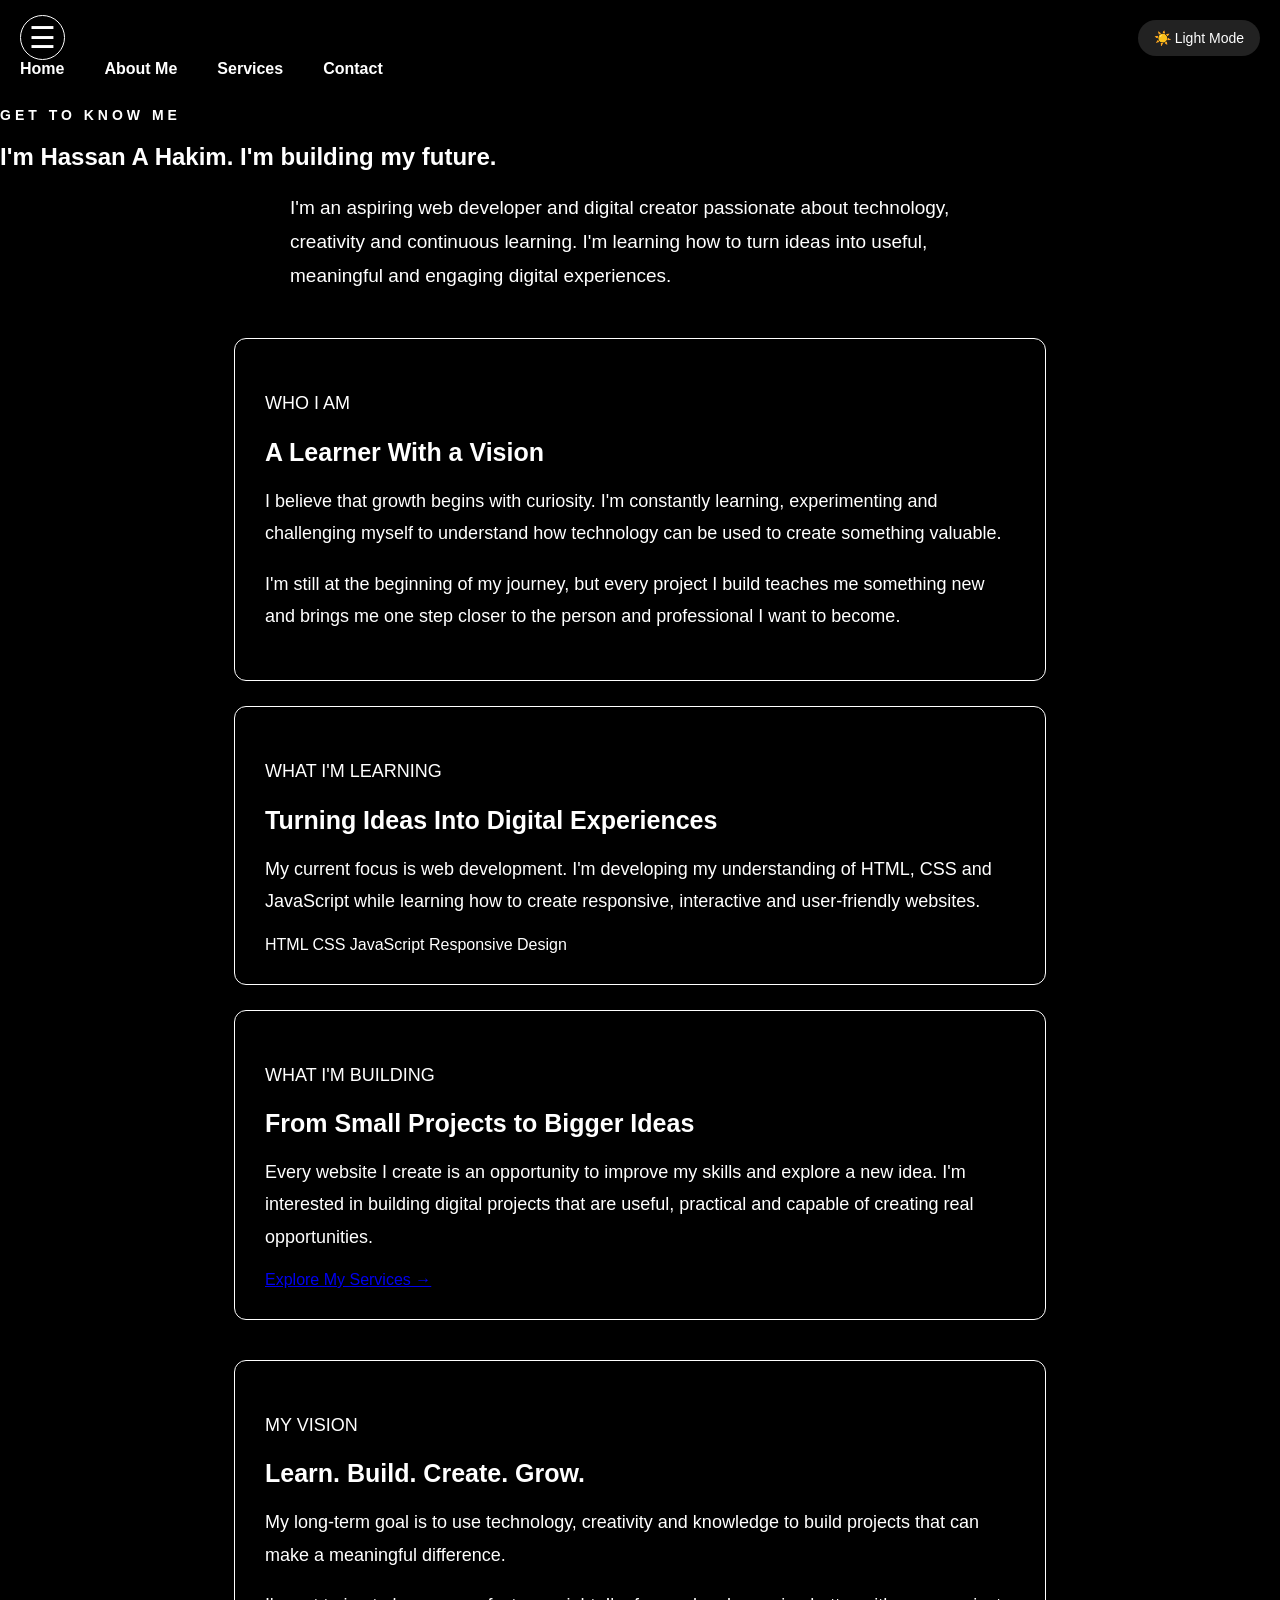
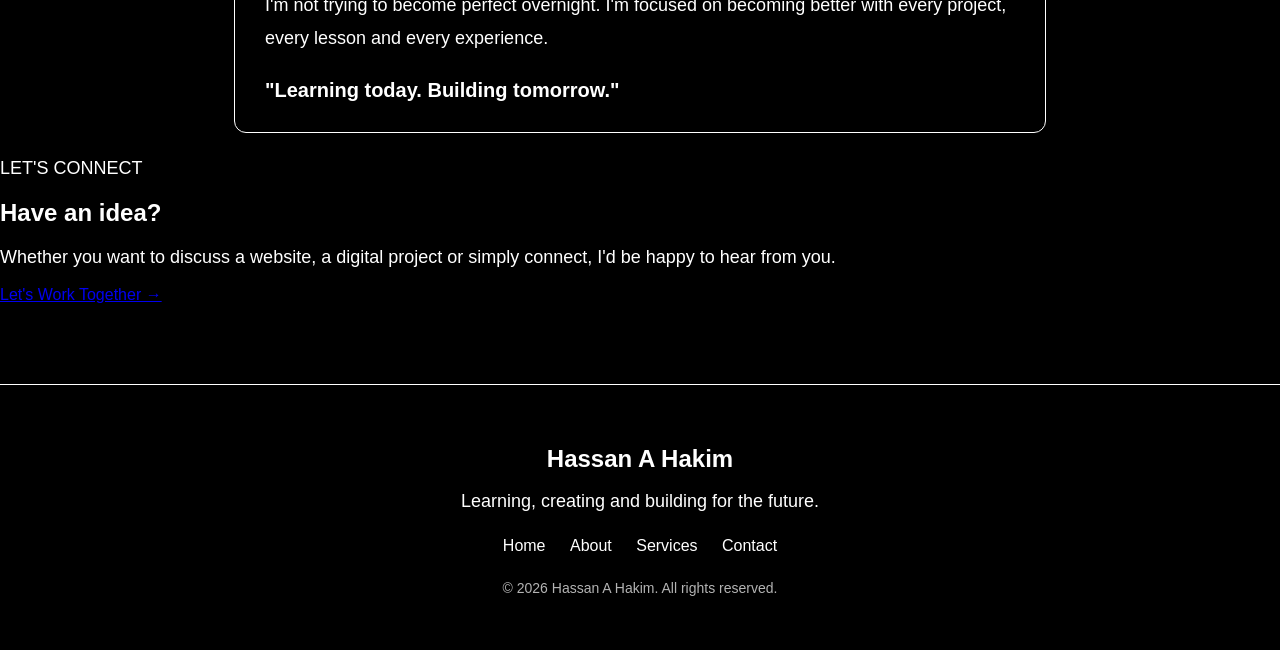
==== commit 71311af2: "Add files via upload" ====
--- a/about.html
+++ b/about.html
@@ -2,143 +2,344 @@
 <html lang="en">
 
 <head>
+
     <meta charset="UTF-8">
-    <meta name="viewport" content="width=device-width, initial-scale=1.0">
-
-    <title>About Me - Hassan's Website</title>
+
+    <meta name="viewport"
+          content="width=device-width, initial-scale=1.0">
+
+    <title>About Hassan A Hakim</title>
 
     <link rel="stylesheet" href="style.css">
+
 </head>
 
+
 <body>
 
+
     <!-- Theme Button -->
-    <button id="themeButton" class="theme-button">
+
+    <button id="themeButton"
+            class="theme-button">
+
         ☀️ Light Mode
+
     </button>
 
+
+
     <!-- Navigation -->
+
     <nav class="main-nav">
 
         <button
             id="menuButton"
             class="menu-button"
             aria-label="Open navigation menu">
+
             ☰
+
         </button>
 
-        <div id="navLinks" class="nav-links">
-            <a href="index.html">Home</a>
-            <a href="about.html">About Me</a>
-            <a href="services.html">Services</a>
-            <a href="contact.html">Contact</a>
+
+        <div id="navLinks"
+             class="nav-links">
+
+            <a href="index.html">
+                Home
+            </a>
+
+            <a href="about.html">
+                About Me
+            </a>
+
+            <a href="services.html">
+                Services
+            </a>
+
+            <a href="contact.html">
+                Contact
+            </a>
+
         </div>
 
     </nav>
 
 
-    <!-- About Section -->
-    <main class="about-section">
-
-        <p class="about-tag">GET TO KNOW ME</p>
-
-        <h1>About Hassan A Hakim</h1>
-
-        <p class="about-intro">
-            Welcome to my personal website.
-            I'm Hassan A Hakim, a young learner who is passionate
-            about technology, creativity and building something meaningful
-            for the future.
-        </p>
-
-
-        <!-- Who I Am -->
-        <div class="about-card">
-
-            <h2>Who I Am</h2>
+
+    <!-- ABOUT PAGE -->
+
+    <main class="about-page">
+
+
+        <!-- HERO -->
+
+        <section class="about-hero">
+
+            <p class="about-tag">
+                GET TO KNOW ME
+            </p>
+
+
+            <h1>
+                I'm Hassan A Hakim.
+                <span>I'm building my future.</span>
+            </h1>
+
+
+            <p class="about-intro">
+
+                I'm an aspiring web developer and digital creator
+                passionate about technology, creativity and continuous
+                learning.
+
+                I'm learning how to turn ideas into useful,
+                meaningful and engaging digital experiences.
+
+            </p>
+
+        </section>
+
+
+
+        <!-- WHO I AM -->
+
+        <section class="about-content">
+
+
+            <div class="about-card">
+
+                <p class="about-small-tag">
+                    WHO I AM
+                </p>
+
+                <h2>
+                    A Learner With a Vision
+                </h2>
+
+                <p>
+
+                    I believe that growth begins with curiosity.
+                    I'm constantly learning, experimenting and
+                    challenging myself to understand how technology
+                    can be used to create something valuable.
+
+                </p>
+
+                <p>
+
+                    I'm still at the beginning of my journey,
+                    but every project I build teaches me something
+                    new and brings me one step closer to the person
+                    and professional I want to become.
+
+                </p>
+
+            </div>
+
+
+
+            <!-- WHAT I'M LEARNING -->
+
+            <div class="about-card">
+
+                <p class="about-small-tag">
+                    WHAT I'M LEARNING
+                </p>
+
+                <h2>
+                    Turning Ideas Into Digital Experiences
+                </h2>
+
+                <p>
+
+                    My current focus is web development.
+                    I'm developing my understanding of HTML,
+                    CSS and JavaScript while learning how to
+                    create responsive, interactive and
+                    user-friendly websites.
+
+                </p>
+
+
+                <div class="about-skills">
+
+                    <span>HTML</span>
+
+                    <span>CSS</span>
+
+                    <span>JavaScript</span>
+
+                    <span>Responsive Design</span>
+
+                </div>
+
+            </div>
+
+
+
+            <!-- WHAT I'M BUILDING -->
+
+            <div class="about-card">
+
+                <p class="about-small-tag">
+                    WHAT I'M BUILDING
+                </p>
+
+                <h2>
+                    From Small Projects to Bigger Ideas
+                </h2>
+
+                <p>
+
+                    Every website I create is an opportunity
+                    to improve my skills and explore a new idea.
+
+                    I'm interested in building digital projects
+                    that are useful, practical and capable of
+                    creating real opportunities.
+
+                </p>
+
+                <a href="services.html"
+                   class="about-button">
+
+                    Explore My Services →
+
+                </a>
+
+            </div>
+
+
+
+            <!-- VISION -->
+
+            <div class="about-card vision-card">
+
+                <p class="about-small-tag">
+                    MY VISION
+                </p>
+
+                <h2>
+                    Learn. Build. Create. Grow.
+                </h2>
+
+                <p>
+
+                    My long-term goal is to use technology,
+                    creativity and knowledge to build projects
+                    that can make a meaningful difference.
+
+                </p>
+
+                <p>
+
+                    I'm not trying to become perfect overnight.
+                    I'm focused on becoming better with every
+                    project, every lesson and every experience.
+
+                </p>
+
+
+                <div class="vision-quote">
+
+                    "Learning today.
+                    Building tomorrow."
+
+                </div>
+
+            </div>
+
+        </section>
+
+
+
+        <!-- CALL TO ACTION -->
+
+        <section class="about-cta">
+
+            <p class="about-small-tag">
+                LET'S CONNECT
+            </p>
+
+            <h2>
+                Have an idea?
+            </h2>
 
             <p>
-                I am someone who believes that learning is a journey.
-                I enjoy discovering new things, developing my skills
-                and challenging myself to become better every day.
+
+                Whether you want to discuss a website,
+                a digital project or simply connect,
+                I'd be happy to hear from you.
+
             </p>
 
-        </div>
-
-
-        <!-- What I'm Learning -->
-        <div class="about-card">
-
-            <h2>What I'm Learning</h2>
-
-            <p>
-                I'm currently developing my skills in web development,
-                especially HTML, CSS and JavaScript. I'm learning how
-                websites are designed, structured and made interactive.
-            </p>
-
-        </div>
-
-
-        <!-- My Interests -->
-        <div class="about-card">
-
-            <h2>My Interests</h2>
-
-            <p>
-                I'm interested in technology, creativity, digital
-                development and learning skills that can create
-                opportunities in the future.
-            </p>
-
-        </div>
-
-
-        <!-- My Vision -->
-        <div class="about-card vision-card">
-
-            <h2>My Vision</h2>
-
-            <p>
-                My goal is to keep learning, keep building and eventually
-                create projects that I'm genuinely proud of.
-            </p>
-
-            <p class="vision-quote">
-                "Learning today. Building tomorrow."
-            </p>
-
-        </div>
+
+            <a href="contact.html"
+               class="about-button">
+
+                Let's Work Together →
+
+            </a>
+
+        </section>
+
 
     </main>
 
 
-    <!-- Footer -->
+
+    <!-- FOOTER -->
+
     <footer>
 
-        <h2>Hassan A Hakim</h2>
+        <h2>
+            Hassan A Hakim
+        </h2>
 
         <p>
             Learning, creating and building for the future.
         </p>
 
+
         <div class="footer-links">
-            <a href="index.html">Home</a>
-            <a href="about.html">About</a>
-            <a href="services.html">Services</a>
-            <a href="contact.html">Contact</a>
+
+            <a href="index.html">
+                Home
+            </a>
+
+            <a href="about.html">
+                About
+            </a>
+
+            <a href="services.html">
+                Services
+            </a>
+
+            <a href="contact.html">
+                Contact
+            </a>
+
         </div>
 
+
         <p class="copyright">
-            © 2026 Hassan A Hakim. All rights reserved.
+
+            © 2026 Hassan A Hakim.
+            All rights reserved.
+
         </p>
 
     </footer>
 
 
+
     <!-- JavaScript -->
+
     <script src="script.js"></script>
 
+
 </body>
 
 </html>
--- a/style.css
+++ b/style.css
@@ -2593,4 +2593,692 @@
         text-align: left;
     }
 
+}
+/* =================================
+   PROFESSIONAL HERO SECTION
+   ================================= */
+
+.hero {
+    min-height: 90vh;
+    display: flex;
+    align-items: center;
+    padding: 80px 8%;
+    position: relative;
+    overflow: hidden;
+}
+
+.hero-content {
+    width: 100%;
+    max-width: 1200px;
+    margin: auto;
+    display: flex;
+    align-items: center;
+    justify-content: space-between;
+    gap: 60px;
+}
+
+.hero-text {
+    max-width: 650px;
+}
+
+.welcome {
+    font-size: 14px;
+    font-weight: 700;
+    letter-spacing: 3px;
+    margin-bottom: 18px;
+    opacity: 0.7;
+}
+
+.hero-text h1 {
+    font-size: clamp(42px, 7vw, 78px);
+    line-height: 1.05;
+    margin: 0;
+}
+
+.hero-text h1 span {
+    display: block;
+}
+
+.hero-text h2 {
+    font-size: clamp(20px, 3vw, 32px);
+    margin: 20px 0;
+    font-weight: 500;
+}
+
+.hero-text .description {
+    max-width: 600px;
+    font-size: 17px;
+    line-height: 1.8;
+    opacity: 0.8;
+}
+
+.hero-buttons {
+    display: flex;
+    flex-wrap: wrap;
+    gap: 15px;
+    margin-top: 30px;
+}
+
+.hero-btn {
+    display: inline-block;
+    padding: 13px 22px;
+    border-radius: 30px;
+    text-decoration: none;
+    font-weight: 700;
+    transition: all 0.3s ease;
+}
+
+.primary-btn {
+    background: white;
+    color: black;
+}
+
+.secondary-btn {
+    border: 1px solid currentColor;
+    color: inherit;
+}
+
+.hero-btn:hover {
+    transform: translateY(-4px);
+}
+
+.hero-profile {
+    position: relative;
+    width: 310px;
+    height: 310px;
+    flex-shrink: 0;
+    display: flex;
+    align-items: center;
+    justify-content: center;
+}
+
+.hero-profile-image {
+    width: 260px;
+    height: 260px;
+    object-fit: cover;
+    border-radius: 50%;
+    position: relative;
+    z-index: 2;
+    border: 4px solid rgba(255, 255, 255, 0.8);
+}
+
+.profile-glow {
+    position: absolute;
+    width: 290px;
+    height: 290px;
+    border-radius: 50%;
+    border: 2px solid currentColor;
+    opacity: 0.25;
+    animation: profilePulse 3s ease-in-out infinite;
+}
+
+.hero-badge {
+    position: absolute;
+    bottom: 5px;
+    right: -10px;
+    z-index: 3;
+    padding: 10px 16px;
+    border-radius: 14px;
+    background: rgba(0, 0, 0, 0.85);
+    color: white;
+    backdrop-filter: blur(10px);
+    text-align: center;
+}
+
+.hero-badge strong {
+    display: block;
+    font-size: 18px;
+}
+
+.hero-badge span {
+    font-size: 11px;
+    opacity: 0.75;
+}
+
+@keyframes profilePulse {
+
+    0%, 100% {
+        transform: scale(0.95);
+        opacity: 0.2;
+    }
+
+    50% {
+        transform: scale(1.08);
+        opacity: 0.5;
+    }
+
+}
+
+
+/* =================================
+   MOBILE HERO
+   ================================= */
+
+@media (max-width: 768px) {
+
+    .hero {
+        min-height: auto;
+        padding: 70px 6% 60px;
+    }
+
+    .hero-content {
+        flex-direction: column-reverse;
+        text-align: center;
+        gap: 45px;
+    }
+
+    .hero-profile {
+        width: 230px;
+        height: 230px;
+    }
+
+    .hero-profile-image {
+        width: 190px;
+        height: 190px;
+    }
+
+    .profile-glow {
+        width: 215px;
+        height: 215px;
+    }
+
+    .hero-badge {
+        right: -5px;
+        bottom: 0;
+    }
+
+    .hero-buttons {
+        justify-content: center;
+    }
+
+}
+/* =========================================
+   PROFESSIONAL SERVICES PAGE
+   ========================================= */
+
+.services-page {
+    padding: 90px 7% 60px;
+}
+
+.services-hero {
+    max-width: 900px;
+    margin: 0 auto 100px;
+    text-align: center;
+}
+
+.services-hero h1 {
+    font-size: clamp(42px, 7vw, 75px);
+    line-height: 1.05;
+    margin: 15px 0 25px;
+}
+
+.services-hero h1 span {
+    display: block;
+}
+
+.services-hero .services-intro {
+    max-width: 680px;
+    margin: auto;
+    font-size: 18px;
+    line-height: 1.8;
+    opacity: 0.75;
+}
+
+.professional-services {
+    max-width: 1200px;
+    margin: auto;
+}
+
+.service-heading {
+    max-width: 650px;
+    margin-bottom: 50px;
+}
+
+.service-heading h2 {
+    font-size: clamp(32px, 5vw, 55px);
+    margin: 10px 0 15px;
+}
+
+.service-heading p:last-child {
+    line-height: 1.8;
+    opacity: 0.75;
+}
+
+.service-number {
+    font-size: 13px;
+    font-weight: bold;
+    letter-spacing: 2px;
+    opacity: 0.5;
+}
+
+.service-tech {
+    margin-top: 20px;
+    font-size: 13px;
+    font-weight: bold;
+    letter-spacing: 1px;
+    opacity: 0.6;
+}
+
+.service-card {
+    position: relative;
+    transition: transform 0.35s ease, box-shadow 0.35s ease;
+}
+
+.service-card:hover {
+    transform: translateY(-8px);
+}
+
+.service-card h2 {
+    margin-top: 15px;
+}
+
+.service-card p {
+    line-height: 1.8;
+}
+
+
+/* =========================================
+   SERVICE CALL TO ACTION
+   ========================================= */
+
+.service-cta {
+    max-width: 900px;
+    margin: 120px auto 40px;
+    padding: 70px 30px;
+    text-align: center;
+    border-radius: 25px;
+    border: 1px solid currentColor;
+}
+
+.service-cta h2 {
+    font-size: clamp(32px, 5vw, 55px);
+    margin: 15px 0;
+}
+
+.service-cta p:not(.services-tag) {
+    max-width: 600px;
+    margin: 0 auto 30px;
+    line-height: 1.8;
+    opacity: 0.75;
+}
+
+.service-cta-button {
+    display: inline-block;
+    padding: 14px 25px;
+    border-radius: 30px;
+    text-decoration: none;
+    font-weight: bold;
+    background: white;
+    color: black;
+    transition: transform 0.3s ease;
+}
+
+.service-cta-button:hover {
+    transform: translateY(-4px);
+}
+
+
+/* =========================================
+   MOBILE SERVICES
+   ========================================= */
+
+@media (max-width: 768px) {
+
+    .services-page {
+        padding: 70px 6% 40px;
+    }
+
+    .services-hero {
+        margin-bottom: 70px;
+    }
+
+    .services-hero h1 {
+        font-size: 43px;
+    }
+
+    .services-hero .services-intro {
+        font-size: 16px;
+    }
+
+    .service-cta {
+        margin-top: 80px;
+        padding: 55px 20px;
+    }
+
+}
+/* =========================================
+   PROFESSIONAL CONTACT PAGE
+   ========================================= */
+
+.contact-page {
+    padding: 80px 7% 60px;
+}
+
+.contact-hero {
+    max-width: 850px;
+    margin: 0 auto 90px;
+    text-align: center;
+}
+
+.contact-tag,
+.form-label {
+    font-size: 13px;
+    font-weight: 700;
+    letter-spacing: 3px;
+    opacity: 0.65;
+}
+
+.contact-hero h1 {
+    font-size: clamp(42px, 7vw, 75px);
+    line-height: 1.05;
+    margin: 15px 0 25px;
+}
+
+.contact-hero h1 span {
+    display: block;
+}
+
+.contact-hero > p:last-child {
+    max-width: 680px;
+    margin: auto;
+    font-size: 18px;
+    line-height: 1.8;
+    opacity: 0.75;
+}
+
+
+/* CONTACT CONTAINER */
+
+.contact-container {
+    max-width: 1150px;
+    margin: auto;
+    display: grid;
+    grid-template-columns: 0.85fr 1.15fr;
+    gap: 70px;
+    align-items: start;
+}
+
+
+/* CONTACT INFORMATION */
+
+.contact-info h2 {
+    font-size: clamp(32px, 5vw, 52px);
+    margin: 15px 0;
+}
+
+.contact-info > p {
+    line-height: 1.8;
+    opacity: 0.75;
+}
+
+.contact-points {
+    margin-top: 40px;
+}
+
+.contact-point {
+    display: flex;
+    gap: 15px;
+    align-items: flex-start;
+    margin-bottom: 25px;
+}
+
+.contact-icon {
+    font-size: 25px;
+}
+
+.contact-point strong {
+    font-size: 17px;
+}
+
+.contact-point p {
+    margin: 5px 0 0;
+    line-height: 1.5;
+    opacity: 0.65;
+}
+
+
+/* FORM */
+
+.contact-form-box {
+    padding: 35px;
+    border: 1px solid currentColor;
+    border-radius: 22px;
+}
+
+.contact-form-box h2 {
+    font-size: 30px;
+    margin: 10px 0;
+}
+
+.form-intro {
+    opacity: 0.65;
+    line-height: 1.6;
+    margin-bottom: 30px;
+}
+
+.form-group {
+    margin-bottom: 20px;
+}
+
+.form-group label {
+    display: block;
+    margin-bottom: 8px;
+    font-weight: 700;
+}
+
+.form-group input,
+.form-group textarea,
+.form-group select {
+    width: 100%;
+    box-sizing: border-box;
+    padding: 14px;
+    border-radius: 10px;
+    border: 1px solid #888;
+    background: transparent;
+    color: inherit;
+    font-size: 16px;
+    font-family: inherit;
+    outline: none;
+}
+
+.form-group textarea {
+    resize: vertical;
+}
+
+.form-group input:focus,
+.form-group textarea:focus,
+.form-group select:focus {
+    border-width: 2px;
+}
+
+.contact-submit {
+    width: 100%;
+    padding: 15px;
+    border: none;
+    border-radius: 30px;
+    background: white;
+    color: black;
+    font-size: 16px;
+    font-weight: 700;
+    cursor: pointer;
+    transition: transform 0.3s ease;
+}
+
+.contact-submit:hover {
+    transform: translateY(-3px);
+}
+
+#formMessage {
+    margin-top: 18px;
+    font-weight: 700;
+    line-height: 1.5;
+}
+
+
+/* CTA */
+
+.contact-cta {
+    max-width: 850px;
+    margin: 120px auto 40px;
+    padding: 70px 25px;
+    text-align: center;
+    border: 1px solid currentColor;
+    border-radius: 25px;
+}
+
+.contact-cta h2 {
+    font-size: clamp(32px, 5vw, 55px);
+    margin: 15px 0;
+}
+
+.contact-cta p:last-child {
+    max-width: 600px;
+    margin: auto;
+    line-height: 1.8;
+    opacity: 0.7;
+}
+
+
+/* MOBILE */
+
+@media (max-width: 800px) {
+
+    .contact-page {
+        padding: 65px 6% 40px;
+    }
+
+    .contact-container {
+        grid-template-columns: 1fr;
+        gap: 50px;
+    }
+
+    .contact-form-box {
+        padding: 25px 20px;
+    }
+
+    .contact-hero {
+        margin-bottom: 65px;
+    }
+
+    .contact-hero h1 {
+        font-size: 43px;
+    }
+
+    .contact-hero > p:last-child {
+        font-size: 16px;
+    }
+
+    .contact-cta {
+        margin-top: 80px;
+        padding: 55px 20px;
+    }
+
+}/* ========================================
+   PREMIUM WHATSAPP BUTTON
+======================================== */
+
+.whatsapp-button {
+    position: relative;
+    display: inline-flex;
+    align-items: center;
+    justify-content: center;
+    gap: 10px;
+
+    margin-top: 18px;
+    padding: 15px 26px;
+
+    color: #25D366;
+    background: rgba(37, 211, 102, 0.08);
+
+    border: 1px solid rgba(37, 211, 102, 0.45);
+    border-radius: 14px;
+
+    text-decoration: none;
+    font-size: 16px;
+    font-weight: 700;
+    letter-spacing: 0.2px;
+
+    box-shadow:
+        0 8px 25px rgba(37, 211, 102, 0.12);
+
+    overflow: hidden;
+
+    transition:
+        transform 0.3s ease,
+        box-shadow 0.3s ease,
+        background 0.3s ease,
+        color 0.3s ease;
+}
+
+
+/* Shine effect */
+
+.whatsapp-button::before {
+    content: "";
+
+    position: absolute;
+
+    top: 0;
+    left: -100%;
+
+    width: 60%;
+    height: 100%;
+
+    background: linear-gradient(
+        90deg,
+        transparent,
+        rgba(255, 255, 255, 0.18),
+        transparent
+    );
+
+    transform: skewX(-20deg);
+
+    transition: left 0.6s ease;
+}
+
+
+/* Hover */
+
+.whatsapp-button:hover {
+
+    transform: translateY(-4px);
+
+    color: white;
+
+    background: #25D366;
+
+    border-color: #25D366;
+
+    box-shadow:
+        0 12px 30px rgba(37, 211, 102, 0.30);
+}
+
+
+/* Shine animation */
+
+.whatsapp-button:hover::before {
+    left: 140%;
+}
+
+
+/* Press */
+
+.whatsapp-button:active {
+    transform: translateY(-1px);
+}
+
+
+/* Mobile */
+
+@media (max-width: 600px) {
+
+    .whatsapp-button {
+        width: 100%;
+        box-sizing: border-box;
+
+        padding: 15px 20px;
+
+        font-size: 15px;
+    }
+
 }
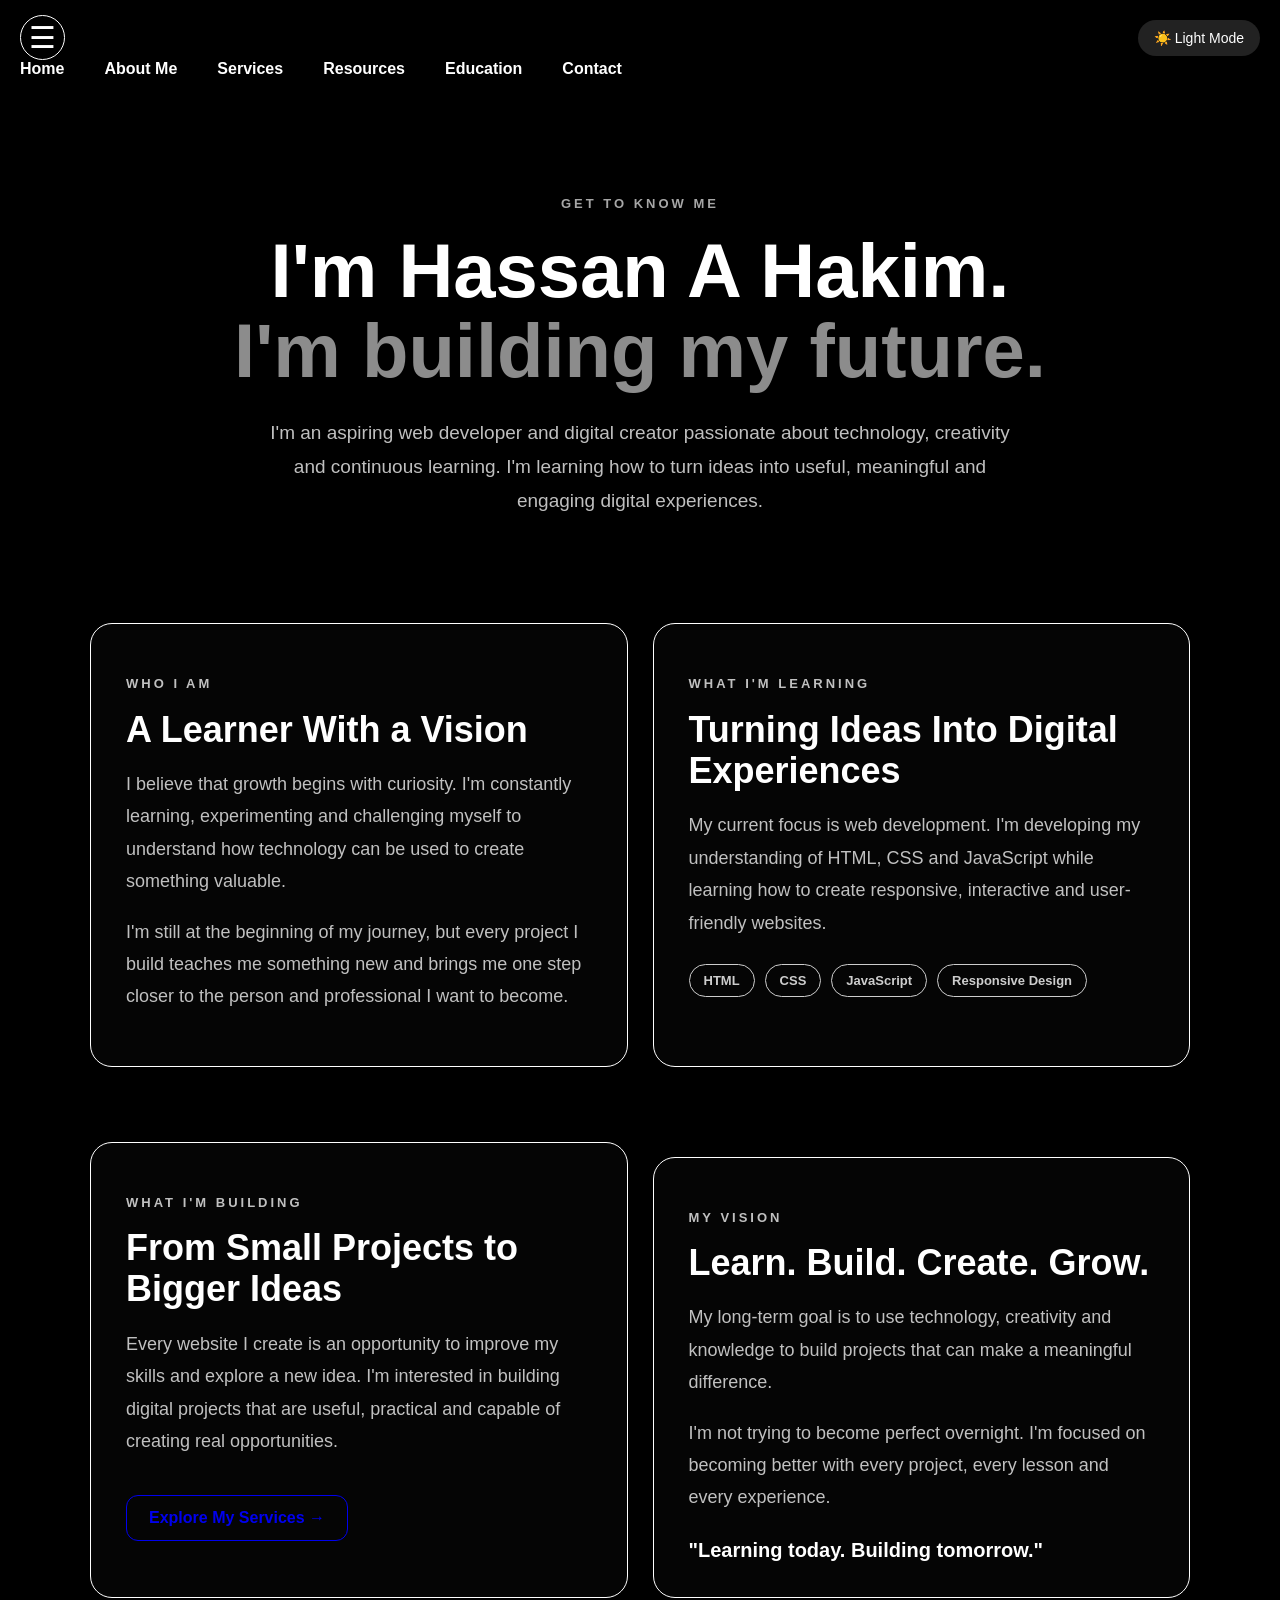
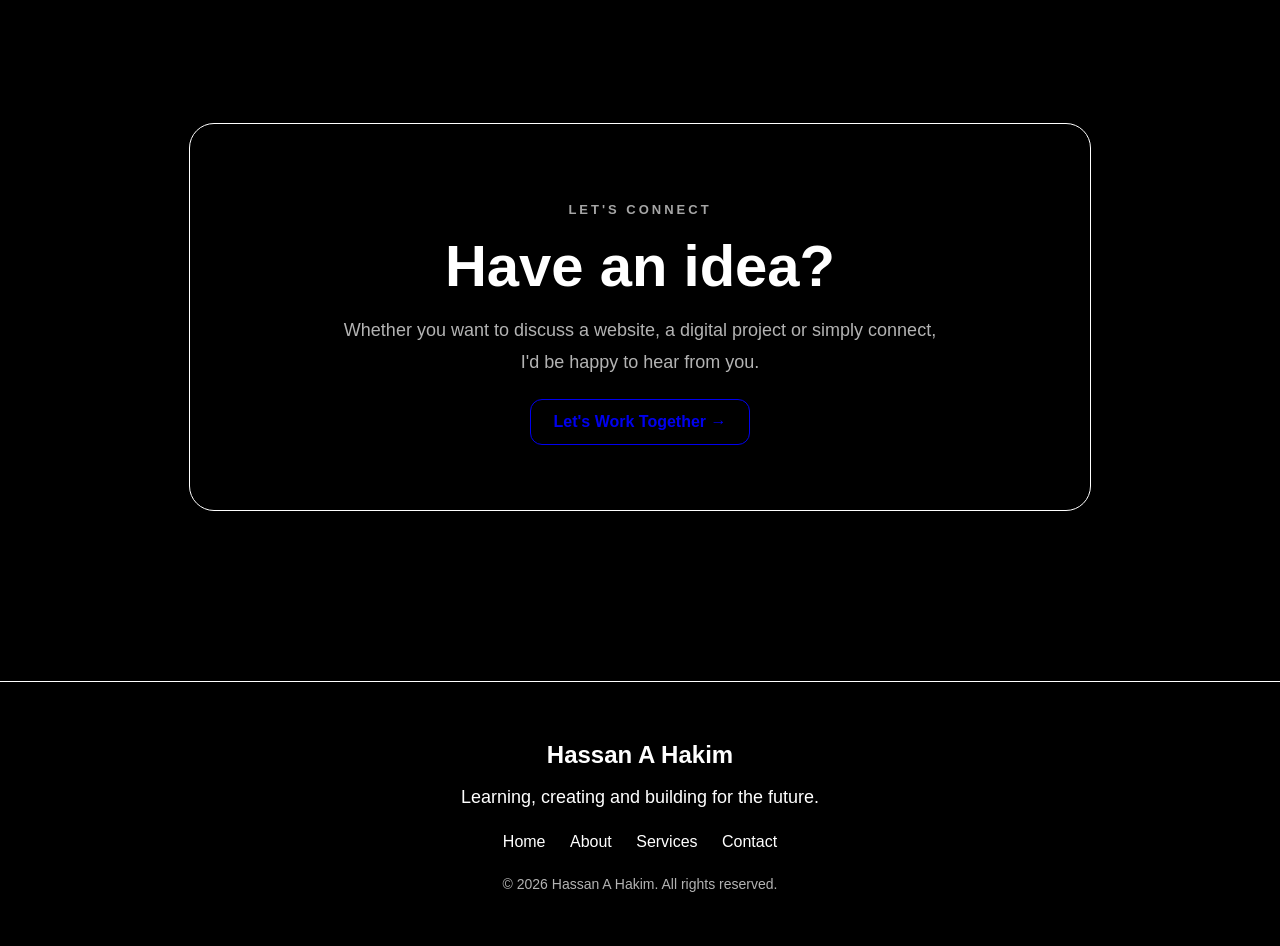
==== commit 5a9bfb4e: "Add files via upload" ====
--- a/about.html
+++ b/about.html
@@ -43,26 +43,21 @@
         </button>
 
 
-        <div id="navLinks"
-             class="nav-links">
-
-            <a href="index.html">
-                Home
-            </a>
-
-            <a href="about.html">
-                About Me
-            </a>
-
-            <a href="services.html">
-                Services
-            </a>
-
-            <a href="contact.html">
-                Contact
-            </a>
-
-        </div>
+        <div id="navLinks" class="nav-links">
+
+    <a href="index.html">Home</a>
+
+    <a href="about.html">About Me</a>
+
+    <a href="services.html">Services</a>
+
+    <a href="resources.html">Resources</a>
+
+    <a href="education.html">Education</a>
+
+    <a href="contact.html">Contact</a>
+
+</div>
 
     </nav>
 
--- a/style.css
+++ b/style.css
@@ -3281,4 +3281,3687 @@
         font-size: 15px;
     }
 
+}
+/* ========================================
+   ABOUT PAGE — PERSONAL BRAND
+======================================== */
+
+.about-page {
+    max-width: 1100px;
+    margin: 0 auto;
+    padding: 90px 6% 60px;
+}
+
+
+/* ABOUT HERO */
+
+.about-hero {
+    max-width: 900px;
+    margin: 0 auto 80px;
+    text-align: center;
+}
+
+.about-tag,
+.about-small-tag {
+    font-size: 13px;
+    font-weight: 800;
+    letter-spacing: 3px;
+    opacity: 0.65;
+}
+
+.about-hero h1 {
+    font-size: clamp(42px, 7vw, 76px);
+    line-height: 1.05;
+    margin: 20px 0 25px;
+}
+
+.about-hero h1 span {
+    display: block;
+    opacity: 0.55;
+}
+
+.about-intro {
+    max-width: 760px;
+    margin: auto;
+    font-size: 19px;
+    line-height: 1.8;
+    opacity: 0.75;
+}
+
+
+/* ABOUT CONTENT */
+
+.about-content {
+    display: grid;
+    grid-template-columns: repeat(2, 1fr);
+    gap: 25px;
+}
+
+
+/* CARDS */
+
+.about-card {
+    padding: 35px;
+    border: 1px solid currentColor;
+    border-radius: 22px;
+
+    background: rgba(128, 128, 128, 0.04);
+
+    transition:
+        transform 0.3s ease,
+        box-shadow 0.3s ease;
+}
+
+.about-card:hover {
+    transform: translateY(-6px);
+
+    box-shadow:
+        0 15px 40px rgba(0, 0, 0, 0.12);
+}
+
+.about-card h2 {
+    font-size: clamp(25px, 4vw, 36px);
+    line-height: 1.15;
+    margin: 12px 0 18px;
+}
+
+.about-card p {
+    line-height: 1.8;
+    opacity: 0.75;
+}
+
+
+/* SKILLS */
+
+.about-skills {
+    display: flex;
+    flex-wrap: wrap;
+    gap: 10px;
+    margin-top: 25px;
+}
+
+.about-skills span {
+    padding: 8px 14px;
+
+    border: 1px solid currentColor;
+    border-radius: 50px;
+
+    font-size: 13px;
+    font-weight: 700;
+
+    opacity: 0.8;
+}
+
+
+/* BUTTON */
+
+.about-button {
+    display: inline-flex;
+    align-items: center;
+    justify-content: center;
+
+    margin-top: 20px;
+    padding: 13px 22px;
+
+    border: 1px solid currentColor;
+    border-radius: 12px;
+
+    text-decoration: none;
+
+    font-weight: 700;
+
+    transition:
+        transform 0.3s ease,
+        background 0.3s ease,
+        color 0.3s ease;
+}
+
+.about-button:hover {
+    transform: translateY(-3px);
+
+    background: currentColor;
+    color: var(--background-color, #000);
+}
+
+
+/* VISION */
+
+.vision-card {
+    position: relative;
+}
+
+.vision-quote {
+    margin-top: 25px;
+
+    font-size: 20px !important;
+    font-weight: 800;
+
+    opacity: 1 !important;
+}
+
+
+/* CALL TO ACTION */
+
+.about-cta {
+    max-width: 850px;
+
+    margin: 100px auto 30px;
+    padding: 65px 25px;
+
+    text-align: center;
+
+    border: 1px solid currentColor;
+    border-radius: 25px;
+}
+
+.about-cta h2 {
+    font-size: clamp(35px, 6vw, 58px);
+    margin: 15px 0;
+}
+
+.about-cta > p:not(.about-small-tag) {
+    max-width: 600px;
+    margin: auto;
+
+    line-height: 1.8;
+    opacity: 0.7;
+}
+
+
+/* MOBILE */
+
+@media (max-width: 800px) {
+
+    .about-page {
+        padding: 65px 6% 40px;
+    }
+
+    .about-hero {
+        margin-bottom: 60px;
+    }
+
+    .about-hero h1 {
+        font-size: 45px;
+    }
+
+    .about-intro {
+        font-size: 16px;
+    }
+
+    .about-content {
+        grid-template-columns: 1fr;
+    }
+
+    .about-card {
+        padding: 27px 22px;
+    }
+
+    .about-cta {
+        margin-top: 75px;
+        padding: 55px 20px;
+    }
+
+}
+/* ========================================
+   COMING SOON SERVICE
+======================================== */
+
+.service-status {
+    display: inline-block;
+
+    margin: 10px 0 8px;
+
+    padding: 6px 12px;
+
+    border: 1px solid currentColor;
+    border-radius: 50px;
+
+    font-size: 11px;
+    font-weight: 800;
+
+    letter-spacing: 1.5px;
+
+    opacity: 0.7;
+}
+/* ========================================
+   HAH RESOURCES PAGE
+======================================== */
+
+.resources-page {
+    padding: 80px 6% 60px;
+}
+
+
+/* ========================================
+   RESOURCES HERO
+======================================== */
+
+.resources-hero {
+    max-width: 900px;
+    margin: 0 auto 110px;
+    text-align: center;
+}
+
+.resources-tag {
+    font-size: 13px;
+    font-weight: 800;
+    letter-spacing: 3px;
+    opacity: 0.65;
+    margin-bottom: 18px;
+}
+
+.resources-hero h1 {
+    font-size: clamp(42px, 7vw, 75px);
+    line-height: 1.05;
+    margin: 0 0 25px;
+}
+
+.resources-hero h1 span {
+    display: block;
+}
+
+.resources-intro {
+    max-width: 700px;
+    margin: auto;
+    font-size: 18px;
+    line-height: 1.8;
+    opacity: 0.7;
+}
+
+
+/* ========================================
+   RESOURCE HEADING
+======================================== */
+
+.resource-heading {
+    max-width: 750px;
+    margin: 0 auto 60px;
+    text-align: center;
+}
+
+.resource-heading h2 {
+    font-size: clamp(32px, 5vw, 55px);
+    margin: 10px 0 20px;
+}
+
+.resource-heading > p:last-child {
+    font-size: 17px;
+    line-height: 1.8;
+    opacity: 0.7;
+}
+
+
+/* ========================================
+   RESOURCE CARDS
+======================================== */
+
+.resources-container {
+    max-width: 1150px;
+    margin: auto;
+
+    display: grid;
+    grid-template-columns: repeat(3, 1fr);
+
+    gap: 25px;
+}
+
+.resource-card {
+    padding: 35px 28px;
+
+    border: 1px solid currentColor;
+    border-radius: 22px;
+
+    position: relative;
+
+    transition:
+        transform 0.3s ease,
+        box-shadow 0.3s ease;
+}
+
+.resource-card:hover {
+    transform: translateY(-8px);
+
+    box-shadow:
+        0 18px 40px rgba(0, 0, 0, 0.15);
+}
+
+.resource-number {
+    font-size: 12px;
+    font-weight: 800;
+    letter-spacing: 2px;
+    opacity: 0.5;
+}
+
+.resource-icon {
+    font-size: 45px;
+    margin: 25px 0 15px;
+}
+
+.resource-status {
+    display: inline-block;
+
+    padding: 6px 12px;
+
+    border: 1px solid currentColor;
+    border-radius: 50px;
+
+    font-size: 10px;
+    font-weight: 800;
+
+    letter-spacing: 1.5px;
+
+    opacity: 0.6;
+
+    margin-bottom: 15px;
+}
+
+.resource-card h2 {
+    font-size: 28px;
+    margin: 8px 0 15px;
+}
+
+.resource-card > p {
+    line-height: 1.7;
+    opacity: 0.7;
+}
+
+
+/* ========================================
+   RESOURCE LIST
+======================================== */
+
+.resource-list {
+    display: flex;
+    flex-wrap: wrap;
+
+    gap: 8px;
+
+    margin: 25px 0;
+}
+
+.resource-list span {
+    padding: 7px 11px;
+
+    border: 1px solid currentColor;
+    border-radius: 50px;
+
+    font-size: 11px;
+
+    opacity: 0.65;
+}
+
+
+/* ========================================
+   RESOURCE BUTTON
+======================================== */
+
+.resource-button {
+    display: inline-block;
+
+    margin-top: 10px;
+
+    text-decoration: none;
+
+    font-weight: 700;
+
+    color: inherit;
+
+    transition: opacity 0.3s ease;
+}
+
+.resource-button:hover {
+    opacity: 0.6;
+}
+
+
+/* ========================================
+   VISION SECTION
+======================================== */
+
+.resources-vision {
+    max-width: 1000px;
+
+    margin: 120px auto 0;
+
+    padding: 70px 35px;
+
+    text-align: center;
+
+    border: 1px solid currentColor;
+    border-radius: 25px;
+}
+
+.resources-vision h2 {
+    font-size: clamp(32px, 5vw, 55px);
+
+    margin: 15px 0 20px;
+}
+
+.resources-vision > p:not(.resources-tag) {
+    max-width: 700px;
+
+    margin: auto;
+
+    line-height: 1.8;
+
+    opacity: 0.7;
+}
+
+
+/* ========================================
+   VISION POINTS
+======================================== */
+
+.vision-points {
+    max-width: 750px;
+
+    margin: 45px auto 0;
+
+    display: grid;
+
+    grid-template-columns: repeat(3, 1fr);
+
+    gap: 20px;
+}
+
+.vision-points div {
+    display: flex;
+
+    flex-direction: column;
+
+    gap: 8px;
+}
+
+.vision-points strong {
+    font-size: 20px;
+}
+
+.vision-points span {
+    font-size: 14px;
+
+    opacity: 0.6;
+}
+
+
+/* ========================================
+   RESOURCES CTA
+======================================== */
+
+.resources-cta {
+    max-width: 850px;
+
+    margin: 100px auto 40px;
+
+    padding: 65px 25px;
+
+    text-align: center;
+
+    border: 1px solid currentColor;
+
+    border-radius: 25px;
+}
+
+.resources-cta h2 {
+    font-size: clamp(32px, 5vw, 55px);
+
+    margin: 15px 0;
+}
+
+.resources-cta p:not(.resources-tag) {
+    max-width: 600px;
+
+    margin: auto;
+
+    line-height: 1.8;
+
+    opacity: 0.7;
+}
+
+.resources-button {
+    display: inline-block;
+
+    margin-top: 30px;
+
+    padding: 13px 25px;
+
+    border: 1px solid currentColor;
+
+    border-radius: 50px;
+
+    text-decoration: none;
+
+    color: inherit;
+
+    font-weight: 700;
+
+    transition:
+        background 0.3s ease,
+        color 0.3s ease;
+}
+
+.resources-button:hover {
+    background: currentColor;
+
+    color: inherit;
+}
+
+
+/* ========================================
+   MOBILE
+======================================== */
+
+@media (max-width: 850px) {
+
+    .resources-page {
+        padding: 60px 6% 40px;
+    }
+
+    .resources-hero {
+        margin-bottom: 80px;
+    }
+
+    .resources-container {
+        grid-template-columns: 1fr;
+    }
+
+    .resource-card {
+        padding: 30px 25px;
+    }
+
+    .vision-points {
+        grid-template-columns: 1fr;
+        gap: 30px;
+    }
+
+    .resources-vision {
+        margin-top: 80px;
+        padding: 55px 22px;
+    }
+
+    .resources-cta {
+        margin-top: 70px;
+    }
+
+}
+/* ========================================
+   RESOURCES PAGE - STABILITY FIX
+======================================== */
+
+/* Prevent horizontal movement */
+.resources-page {
+    width: 100%;
+    box-sizing: border-box;
+    overflow-x: hidden;
+}
+
+/* Keep resource sections stable */
+.resources-hero,
+.resource-categories,
+.resources-vision,
+.resources-cta {
+    width: 100%;
+    box-sizing: border-box;
+}
+
+/* Prevent cards from causing horizontal overflow */
+.resources-container {
+    width: 100%;
+    box-sizing: border-box;
+}
+
+/* Make sure cards stay inside the screen */
+.resource-card {
+    box-sizing: border-box;
+    min-width: 0;
+}
+
+/* Prevent animated elements from creating
+   unwanted horizontal movement */
+.scroll-reveal,
+.scroll-left,
+.scroll-right {
+    backface-visibility: hidden;
+}
+/* ========================================
+   HAH EDUCATION PAGE
+   ======================================== */
+
+.education-page {
+    padding: 100px 7% 80px;
+}
+
+
+/* ========================================
+   EDUCATION HERO
+   ======================================== */
+
+.education-hero {
+    max-width: 900px;
+    margin: 0 auto 100px;
+    text-align: center;
+}
+
+.education-tag {
+    font-size: 13px;
+    font-weight: 800;
+    letter-spacing: 3px;
+    margin-bottom: 18px;
+    opacity: 0.7;
+}
+
+.education-hero h1 {
+    font-size: clamp(45px, 7vw, 82px);
+    line-height: 1.05;
+    margin: 0 0 25px;
+    font-weight: 900;
+}
+
+.education-hero h1 span {
+    display: block;
+}
+
+.education-intro {
+    max-width: 700px;
+    margin: auto;
+    font-size: 18px;
+    line-height: 1.8;
+    opacity: 0.75;
+}
+
+
+/* ========================================
+   EDUCATION HEADING
+   ======================================== */
+
+.education-categories {
+    max-width: 1200px;
+    margin: auto;
+}
+
+.education-heading {
+    max-width: 750px;
+    margin-bottom: 55px;
+}
+
+.education-heading h2 {
+    font-size: clamp(35px, 5vw, 58px);
+    line-height: 1.1;
+    margin: 10px 0 20px;
+}
+
+.education-heading > p:last-child {
+    font-size: 17px;
+    line-height: 1.8;
+    opacity: 0.7;
+}
+
+
+/* ========================================
+   EDUCATION CARDS
+   ======================================== */
+
+.education-container {
+    display: grid;
+    grid-template-columns: repeat(2, 1fr);
+    gap: 28px;
+}
+
+.education-card {
+    position: relative;
+    padding: 38px;
+    border: 1px solid currentColor;
+    border-radius: 24px;
+    transition:
+        transform 0.3s ease,
+        box-shadow 0.3s ease;
+    overflow: hidden;
+}
+
+.education-card:hover {
+    transform: translateY(-8px);
+    box-shadow: 0 18px 40px rgba(0, 0, 0, 0.12);
+}
+
+.education-number {
+    position: absolute;
+    top: 25px;
+    right: 30px;
+    font-size: 14px;
+    font-weight: 800;
+    opacity: 0.35;
+}
+
+.education-icon {
+    font-size: 42px;
+    margin-bottom: 20px;
+}
+
+.education-status {
+    display: inline-block;
+    font-size: 11px;
+    font-weight: 800;
+    letter-spacing: 1.5px;
+    border: 1px solid currentColor;
+    border-radius: 50px;
+    padding: 7px 12px;
+    margin-bottom: 18px;
+    opacity: 0.65;
+}
+
+.education-card h2 {
+    font-size: 30px;
+    margin: 5px 0 15px;
+}
+
+.education-card > p {
+    line-height: 1.8;
+    opacity: 0.72;
+    margin-bottom: 25px;
+}
+
+
+/* ========================================
+   EDUCATION TAGS
+   ======================================== */
+
+.education-tags {
+    display: flex;
+    flex-wrap: wrap;
+    gap: 8px;
+    margin-bottom: 28px;
+}
+
+.education-tags span {
+    border: 1px solid currentColor;
+    border-radius: 50px;
+    padding: 7px 11px;
+    font-size: 12px;
+    opacity: 0.7;
+}
+
+
+/* ========================================
+   EDUCATION BUTTON
+   ======================================== */
+
+.education-button {
+    display: inline-block;
+    padding: 12px 20px;
+    border: 1px solid currentColor;
+    border-radius: 50px;
+    text-decoration: none;
+    font-weight: 700;
+    transition:
+        background 0.3s ease,
+        color 0.3s ease,
+        transform 0.3s ease;
+}
+
+.education-button:hover {
+    transform: translateY(-2px);
+    background: currentColor;
+    color: var(--bg-color, #000);
+}
+
+
+/* ========================================
+   EDUCATION PURPOSE
+   ======================================== */
+
+.education-purpose {
+    max-width: 1000px;
+    margin: 130px auto 0;
+    padding: 70px 40px;
+    text-align: center;
+    border: 1px solid currentColor;
+    border-radius: 28px;
+}
+
+.education-purpose h2 {
+    font-size: clamp(32px, 5vw, 55px);
+    line-height: 1.1;
+    margin: 15px 0 20px;
+}
+
+.education-purpose > p:not(.education-tag) {
+    max-width: 700px;
+    margin: auto;
+    line-height: 1.8;
+    opacity: 0.7;
+}
+
+
+/* ========================================
+   EDUCATION POINTS
+   ======================================== */
+
+.education-points {
+    display: grid;
+    grid-template-columns: repeat(3, 1fr);
+    gap: 20px;
+    margin-top: 45px;
+}
+
+.education-points div {
+    padding: 25px 15px;
+    border: 1px solid currentColor;
+    border-radius: 18px;
+}
+
+.education-points strong {
+    display: block;
+    font-size: 22px;
+    margin-bottom: 8px;
+}
+
+.education-points span {
+    display: block;
+    font-size: 14px;
+    line-height: 1.6;
+    opacity: 0.65;
+}
+
+
+/* ========================================
+   EDUCATION CTA
+   ======================================== */
+
+.education-cta {
+    max-width: 900px;
+    margin: 100px auto 20px;
+    padding: 75px 30px;
+    text-align: center;
+    border: 1px solid currentColor;
+    border-radius: 28px;
+}
+
+.education-cta h2 {
+    font-size: clamp(35px, 5vw, 60px);
+    margin: 15px 0 20px;
+}
+
+.education-cta > p:not(.education-tag) {
+    max-width: 600px;
+    margin: 0 auto 30px;
+    line-height: 1.8;
+    opacity: 0.7;
+}
+
+
+/* ========================================
+   EDUCATION SCROLL ANIMATIONS
+   ======================================== */
+
+.education-page .scroll-reveal,
+.education-page .scroll-left,
+.education-page .scroll-right {
+    opacity: 1;
+    transform: none;
+}
+
+
+/* ========================================
+   MOBILE
+   ======================================== */
+
+@media (max-width: 800px) {
+
+    .education-page {
+        padding: 70px 6% 50px;
+    }
+
+    .education-hero {
+        margin-bottom: 75px;
+    }
+
+    .education-hero h1 {
+        font-size: 46px;
+    }
+
+    .education-intro {
+        font-size: 16px;
+    }
+
+    .education-container {
+        grid-template-columns: 1fr;
+    }
+
+    .education-card {
+        padding: 30px 25px;
+    }
+
+    .education-card h2 {
+        font-size: 27px;
+    }
+
+    .education-purpose {
+        margin-top: 90px;
+        padding: 55px 25px;
+    }
+
+    .education-points {
+        grid-template-columns: 1fr;
+    }
+
+    .education-cta {
+        margin-top: 70px;
+        padding: 55px 20px;
+    }
+
+}
+
+
+/* ========================================
+   SMALL PHONES
+   ======================================== */
+
+@media (max-width: 450px) {
+
+    .education-page {
+        padding-left: 5%;
+        padding-right: 5%;
+    }
+
+    .education-hero h1 {
+        font-size: 39px;
+    }
+
+    .education-card {
+        padding: 25px 20px;
+    }
+
+    .education-icon {
+        font-size: 36px;
+    }
+
+    .education-card h2 {
+        font-size: 24px;
+    }
+
+    .education-tags span {
+        font-size: 11px;
+    }
+
+}
+/* ========================================
+   HAH WASSCE RESOURCES
+   ======================================== */
+
+.wassce-page {
+    padding: 100px 7% 80px;
+}
+
+
+/* ========================================
+   HERO
+   ======================================== */
+
+.wassce-hero {
+    max-width: 900px;
+    margin: 0 auto 100px;
+    text-align: center;
+}
+
+.wassce-tag {
+    font-size: 13px;
+    font-weight: 800;
+    letter-spacing: 3px;
+    margin-bottom: 18px;
+    opacity: 0.7;
+}
+
+.wassce-hero h1 {
+    font-size: clamp(50px, 8vw, 90px);
+    line-height: 1;
+    margin: 0 0 25px;
+    font-weight: 900;
+}
+
+.wassce-hero h1 span {
+    display: block;
+}
+
+.wassce-intro {
+    max-width: 700px;
+    margin: auto;
+    font-size: 18px;
+    line-height: 1.8;
+    opacity: 0.72;
+}
+
+
+/* ========================================
+   RESOURCE HEADING
+   ======================================== */
+
+.wassce-resources {
+    max-width: 1200px;
+    margin: auto;
+}
+
+.wassce-heading {
+    max-width: 750px;
+    margin-bottom: 55px;
+}
+
+.wassce-heading h2 {
+    font-size: clamp(36px, 5vw, 60px);
+    line-height: 1.1;
+    margin: 10px 0 20px;
+}
+
+.wassce-heading > p:last-child {
+    font-size: 17px;
+    line-height: 1.8;
+    opacity: 0.7;
+}
+
+
+/* ========================================
+   RESOURCE CARDS
+   ======================================== */
+
+.wassce-container {
+    display: grid;
+    grid-template-columns: repeat(2, 1fr);
+    gap: 28px;
+}
+
+.wassce-card {
+    position: relative;
+    padding: 38px;
+    border: 1px solid currentColor;
+    border-radius: 24px;
+    overflow: hidden;
+
+    transition:
+        transform 0.3s ease,
+        box-shadow 0.3s ease;
+}
+
+.wassce-card:hover {
+    transform: translateY(-8px);
+    box-shadow: 0 18px 40px rgba(0, 0, 0, 0.12);
+}
+
+.wassce-number {
+    position: absolute;
+    top: 25px;
+    right: 30px;
+    font-size: 14px;
+    font-weight: 800;
+    opacity: 0.35;
+}
+
+.wassce-icon {
+    font-size: 42px;
+    margin-bottom: 20px;
+}
+
+.wassce-status {
+    display: inline-block;
+    padding: 7px 12px;
+    margin-bottom: 18px;
+
+    border: 1px solid currentColor;
+    border-radius: 50px;
+
+    font-size: 11px;
+    font-weight: 800;
+    letter-spacing: 1.5px;
+
+    opacity: 0.65;
+}
+
+.wassce-card h2 {
+    font-size: 30px;
+    margin: 5px 0 15px;
+}
+
+.wassce-card > p {
+    line-height: 1.8;
+    opacity: 0.72;
+    margin-bottom: 25px;
+}
+
+
+/* ========================================
+   TAGS
+   ======================================== */
+
+.wassce-tags {
+    display: flex;
+    flex-wrap: wrap;
+    gap: 8px;
+    margin-bottom: 28px;
+}
+
+.wassce-tags span {
+    border: 1px solid currentColor;
+    border-radius: 50px;
+    padding: 7px 11px;
+
+    font-size: 12px;
+    opacity: 0.7;
+}
+
+
+/* ========================================
+   BUTTON
+   ======================================== */
+
+.wassce-button {
+    display: inline-block;
+
+    padding: 12px 20px;
+
+    border: 1px solid currentColor;
+    border-radius: 50px;
+
+    text-decoration: none;
+    font-weight: 700;
+
+    transition:
+        background 0.3s ease,
+        color 0.3s ease,
+        transform 0.3s ease;
+}
+
+.wassce-button:hover {
+    transform: translateY(-2px);
+
+    background: currentColor;
+
+    color: var(--bg-color, #000);
+}
+
+
+/* ========================================
+   PURPOSE SECTION
+   ======================================== */
+
+.wassce-purpose {
+    max-width: 1000px;
+
+    margin: 130px auto 0;
+
+    padding: 70px 40px;
+
+    text-align: center;
+
+    border: 1px solid currentColor;
+    border-radius: 28px;
+}
+
+.wassce-purpose h2 {
+    font-size: clamp(32px, 5vw, 55px);
+    line-height: 1.1;
+
+    margin: 15px 0 20px;
+}
+
+.wassce-purpose > p:not(.wassce-tag) {
+    max-width: 700px;
+
+    margin: auto;
+
+    line-height: 1.8;
+
+    opacity: 0.7;
+}
+
+
+/* ========================================
+   STUDY POINTS
+   ======================================== */
+
+.wassce-points {
+    display: grid;
+
+    grid-template-columns: repeat(3, 1fr);
+
+    gap: 20px;
+
+    margin-top: 45px;
+}
+
+.wassce-points div {
+    padding: 25px 15px;
+
+    border: 1px solid currentColor;
+
+    border-radius: 18px;
+}
+
+.wassce-points strong {
+    display: block;
+
+    font-size: 22px;
+
+    margin-bottom: 8px;
+}
+
+.wassce-points span {
+    display: block;
+
+    font-size: 14px;
+
+    line-height: 1.6;
+
+    opacity: 0.65;
+}
+
+
+/* ========================================
+   CTA
+   ======================================== */
+
+.wassce-cta {
+    max-width: 900px;
+
+    margin: 100px auto 20px;
+
+    padding: 75px 30px;
+
+    text-align: center;
+
+    border: 1px solid currentColor;
+
+    border-radius: 28px;
+}
+
+.wassce-cta h2 {
+    font-size: clamp(35px, 5vw, 60px);
+
+    margin: 15px 0 20px;
+}
+
+.wassce-cta > p:not(.wassce-tag) {
+    max-width: 600px;
+
+    margin: 0 auto 30px;
+
+    line-height: 1.8;
+
+    opacity: 0.7;
+}
+
+
+/* ========================================
+   MOBILE
+   ======================================== */
+
+@media (max-width: 800px) {
+
+    .wassce-page {
+        padding: 70px 6% 50px;
+    }
+
+    .wassce-hero {
+        margin-bottom: 75px;
+    }
+
+    .wassce-hero h1 {
+        font-size: 52px;
+    }
+
+    .wassce-intro {
+        font-size: 16px;
+    }
+
+    .wassce-container {
+        grid-template-columns: 1fr;
+    }
+
+    .wassce-card {
+        padding: 30px 25px;
+    }
+
+    .wassce-card h2 {
+        font-size: 27px;
+    }
+
+    .wassce-purpose {
+        margin-top: 90px;
+
+        padding: 55px 25px;
+    }
+
+    .wassce-points {
+        grid-template-columns: 1fr;
+    }
+
+    .wassce-cta {
+        margin-top: 70px;
+
+        padding: 55px 20px;
+    }
+
+}
+
+
+/* ========================================
+   SMALL PHONES
+   ======================================== */
+
+@media (max-width: 450px) {
+
+    .wassce-page {
+        padding-left: 5%;
+        padding-right: 5%;
+    }
+
+    .wassce-hero h1 {
+        font-size: 43px;
+    }
+
+    .wassce-card {
+        padding: 25px 20px;
+    }
+
+    .wassce-icon {
+        font-size: 36px;
+    }
+
+    .wassce-card h2 {
+        font-size: 24px;
+    }
+
+    .wassce-tags span {
+        font-size: 11px;
+    }
+
+}
+/* ========================================
+   WASSCE PAGE STABILITY FIX
+   ======================================== */
+
+/* Keep WASSCE content stable.
+   The page should not depend on scroll animation
+   for its basic layout. */
+
+.wassce-page .scroll-reveal,
+.wassce-page .scroll-left,
+.wassce-page .scroll-right {
+    opacity: 1 !important;
+    transform: none !important;
+}
+
+
+/* Prevent horizontal movement */
+
+.wassce-page {
+    overflow-x: hidden;
+}
+
+
+/* Keep cards stable */
+
+.wassce-card {
+    transform: none;
+}
+
+.wassce-card:hover {
+    transform: translateY(-8px);
+}
+
+
+/* Keep the hero stable */
+
+.wassce-hero {
+    transform: none;
+}
+
+
+/* Keep the lower sections stable */
+
+.wassce-purpose,
+.wassce-cta {
+    transform: none;
+}
+
+
+/* Mobile stability */
+
+@media (max-width: 800px) {
+
+    .wassce-page {
+        overflow-x: hidden;
+    }
+
+    .wassce-card {
+        transform: none;
+    }
+
+    .wassce-card:hover {
+        transform: translateY(-5px);
+    }
+
+}
+/* ========================================
+   HAH EDUCATION — SUBJECTS PAGE
+   ======================================== */
+
+.subjects-page {
+    padding: 100px 7% 80px;
+    overflow-x: hidden;
+}
+
+
+/* ========================================
+   HERO
+   ======================================== */
+
+.subjects-hero {
+    max-width: 900px;
+    margin: 0 auto 100px;
+    text-align: center;
+}
+
+.subjects-tag {
+    font-size: 13px;
+    font-weight: 800;
+    letter-spacing: 3px;
+    margin-bottom: 18px;
+    opacity: 0.7;
+}
+
+.subjects-hero h1 {
+    font-size: clamp(50px, 8vw, 90px);
+    line-height: 1;
+    margin: 0 0 25px;
+    font-weight: 900;
+}
+
+.subjects-hero h1 span {
+    display: block;
+}
+
+.subjects-intro {
+    max-width: 700px;
+    margin: auto;
+    font-size: 18px;
+    line-height: 1.8;
+    opacity: 0.72;
+}
+
+
+/* ========================================
+   SECTION HEADING
+   ======================================== */
+
+.subjects-section {
+    max-width: 1200px;
+    margin: auto;
+}
+
+.subjects-heading {
+    max-width: 760px;
+    margin-bottom: 55px;
+}
+
+.subjects-heading h2 {
+    font-size: clamp(36px, 5vw, 60px);
+    line-height: 1.1;
+    margin: 10px 0 20px;
+}
+
+.subjects-heading > p:last-child {
+    font-size: 17px;
+    line-height: 1.8;
+    opacity: 0.7;
+}
+
+
+/* ========================================
+   SUBJECT GRID
+   ======================================== */
+
+.subjects-container {
+    display: grid;
+    grid-template-columns: repeat(2, 1fr);
+    gap: 28px;
+}
+
+
+/* ========================================
+   SUBJECT CARD
+   ======================================== */
+
+.subject-card {
+    position: relative;
+    padding: 38px;
+
+    border: 1px solid currentColor;
+    border-radius: 24px;
+
+    transition:
+        transform 0.3s ease,
+        box-shadow 0.3s ease;
+}
+
+.subject-card:hover {
+    transform: translateY(-8px);
+
+    box-shadow:
+        0 18px 40px rgba(0, 0, 0, 0.12);
+}
+
+.subject-number {
+    position: absolute;
+    top: 25px;
+    right: 30px;
+
+    font-size: 14px;
+    font-weight: 800;
+
+    opacity: 0.35;
+}
+
+.subject-icon {
+    font-size: 42px;
+    margin-bottom: 20px;
+}
+
+.subject-status {
+    display: inline-block;
+
+    padding: 7px 12px;
+    margin-bottom: 18px;
+
+    border: 1px solid currentColor;
+    border-radius: 50px;
+
+    font-size: 11px;
+    font-weight: 800;
+    letter-spacing: 1.5px;
+
+    opacity: 0.65;
+}
+
+.subject-card h2 {
+    font-size: 30px;
+    margin: 5px 0 15px;
+}
+
+.subject-card > p {
+    line-height: 1.8;
+    opacity: 0.72;
+
+    margin-bottom: 25px;
+}
+
+
+/* ========================================
+   SUBJECT TAGS
+   ======================================== */
+
+.subject-tags {
+    display: flex;
+    flex-wrap: wrap;
+
+    gap: 8px;
+
+    margin-bottom: 28px;
+}
+
+.subject-tags span {
+    border: 1px solid currentColor;
+    border-radius: 50px;
+
+    padding: 7px 11px;
+
+    font-size: 12px;
+
+    opacity: 0.7;
+}
+
+
+/* ========================================
+   SUBJECT BUTTON
+   ======================================== */
+
+.subject-button {
+    display: inline-block;
+
+    padding: 12px 20px;
+
+    border: 1px solid currentColor;
+    border-radius: 50px;
+
+    text-decoration: none;
+
+    font-weight: 700;
+
+    transition:
+        background 0.3s ease,
+        color 0.3s ease,
+        transform 0.3s ease;
+}
+
+.subject-button:hover {
+    transform: translateY(-2px);
+
+    background: currentColor;
+
+    color: var(--bg-color, #000);
+}
+
+
+/* ========================================
+   STUDY SMART SECTION
+   ======================================== */
+
+.subjects-purpose {
+    max-width: 1000px;
+
+    margin: 130px auto 0;
+
+    padding: 70px 40px;
+
+    text-align: center;
+
+    border: 1px solid currentColor;
+    border-radius: 28px;
+}
+
+.subjects-purpose h2 {
+    font-size: clamp(32px, 5vw, 55px);
+
+    line-height: 1.1;
+
+    margin: 15px 0 20px;
+}
+
+.subjects-purpose > p:not(.subjects-tag) {
+    max-width: 700px;
+
+    margin: auto;
+
+    line-height: 1.8;
+
+    opacity: 0.7;
+}
+
+
+/* ========================================
+   CTA
+   ======================================== */
+
+.subjects-cta {
+    max-width: 900px;
+
+    margin: 100px auto 20px;
+
+    padding: 75px 30px;
+
+    text-align: center;
+
+    border: 1px solid currentColor;
+    border-radius: 28px;
+}
+
+.subjects-cta h2 {
+    font-size: clamp(35px, 5vw, 60px);
+
+    margin: 15px 0 20px;
+}
+
+.subjects-cta > p:not(.subjects-tag) {
+    max-width: 600px;
+
+    margin: 0 auto 30px;
+
+    line-height: 1.8;
+
+    opacity: 0.7;
+}
+
+
+/* ========================================
+   MOBILE
+   ======================================== */
+
+@media (max-width: 800px) {
+
+    .subjects-page {
+        padding: 70px 6% 50px;
+    }
+
+    .subjects-hero {
+        margin-bottom: 75px;
+    }
+
+    .subjects-hero h1 {
+        font-size: 52px;
+    }
+
+    .subjects-intro {
+        font-size: 16px;
+    }
+
+    .subjects-container {
+        grid-template-columns: 1fr;
+    }
+
+    .subject-card {
+        padding: 30px 25px;
+    }
+
+    .subject-card h2 {
+        font-size: 27px;
+    }
+
+    .subjects-purpose {
+        margin-top: 90px;
+
+        padding: 55px 25px;
+    }
+
+    .subjects-cta {
+        margin-top: 70px;
+
+        padding: 55px 20px;
+    }
+
+}
+
+
+/* ========================================
+   SMALL PHONES
+   ======================================== */
+
+@media (max-width: 450px) {
+
+    .subjects-page {
+        padding-left: 5%;
+        padding-right: 5%;
+    }
+
+    .subjects-hero h1 {
+        font-size: 43px;
+    }
+
+    .subject-card {
+        padding: 25px 20px;
+    }
+
+    .subject-icon {
+        font-size: 36px;
+    }
+
+    .subject-card h2 {
+        font-size: 24px;
+    }
+
+    .subject-tags span {
+        font-size: 11px;
+    }
+
+}
+/* ========================================
+   HAH EDUCATION — PHYSICS PAGE
+   ======================================== */
+
+.physics-page {
+    padding: 100px 7% 80px;
+    overflow-x: hidden;
+}
+
+
+/* ========================================
+   HERO
+   ======================================== */
+
+.physics-hero {
+    max-width: 900px;
+    margin: 0 auto 100px;
+    text-align: center;
+}
+
+.physics-tag {
+    font-size: 13px;
+    font-weight: 800;
+    letter-spacing: 3px;
+    margin-bottom: 18px;
+    opacity: 0.7;
+}
+
+.physics-hero h1 {
+    font-size: clamp(50px, 8vw, 90px);
+    line-height: 1;
+    margin: 0 0 25px;
+    font-weight: 900;
+}
+
+.physics-hero h1 span {
+    display: block;
+}
+
+.physics-intro {
+    max-width: 700px;
+    margin: auto;
+    font-size: 18px;
+    line-height: 1.8;
+    opacity: 0.72;
+}
+
+
+/* ========================================
+   RESOURCE SECTION
+   ======================================== */
+
+.physics-resources {
+    max-width: 1200px;
+    margin: auto;
+}
+
+.physics-heading {
+    max-width: 760px;
+    margin-bottom: 55px;
+}
+
+.physics-heading h2 {
+    font-size: clamp(36px, 5vw, 60px);
+    line-height: 1.1;
+    margin: 10px 0 20px;
+}
+
+.physics-heading > p:last-child {
+    font-size: 17px;
+    line-height: 1.8;
+    opacity: 0.7;
+}
+
+
+/* ========================================
+   RESOURCE GRID
+   ======================================== */
+
+.physics-container {
+    display: grid;
+    grid-template-columns: repeat(2, 1fr);
+    gap: 28px;
+}
+
+
+/* ========================================
+   PHYSICS CARD
+   ======================================== */
+
+.physics-card {
+    position: relative;
+
+    padding: 38px;
+
+    border: 1px solid currentColor;
+    border-radius: 24px;
+
+    transition:
+        transform 0.3s ease,
+        box-shadow 0.3s ease;
+}
+
+.physics-card:hover {
+    transform: translateY(-8px);
+
+    box-shadow:
+        0 18px 40px rgba(0, 0, 0, 0.12);
+}
+
+.physics-number {
+    position: absolute;
+
+    top: 25px;
+    right: 30px;
+
+    font-size: 14px;
+    font-weight: 800;
+
+    opacity: 0.35;
+}
+
+.physics-icon {
+    font-size: 42px;
+    margin-bottom: 20px;
+}
+
+.physics-status {
+    display: inline-block;
+
+    padding: 7px 12px;
+    margin-bottom: 18px;
+
+    border: 1px solid currentColor;
+    border-radius: 50px;
+
+    font-size: 11px;
+    font-weight: 800;
+    letter-spacing: 1.5px;
+
+    opacity: 0.65;
+}
+
+.physics-card h2 {
+    font-size: 30px;
+
+    margin: 5px 0 15px;
+}
+
+.physics-card > p {
+    line-height: 1.8;
+
+    opacity: 0.72;
+
+    margin-bottom: 25px;
+}
+
+
+/* ========================================
+   PHYSICS TAGS
+   ======================================== */
+
+.physics-tags {
+    display: flex;
+
+    flex-wrap: wrap;
+
+    gap: 8px;
+
+    margin-bottom: 28px;
+}
+
+.physics-tags span {
+    border: 1px solid currentColor;
+
+    border-radius: 50px;
+
+    padding: 7px 11px;
+
+    font-size: 12px;
+
+    opacity: 0.7;
+}
+
+
+/* ========================================
+   PHYSICS BUTTON
+   ======================================== */
+
+.physics-button {
+    display: inline-block;
+
+    padding: 12px 20px;
+
+    border: 1px solid currentColor;
+
+    border-radius: 50px;
+
+    text-decoration: none;
+
+    font-weight: 700;
+
+    transition:
+        background 0.3s ease,
+        color 0.3s ease,
+        transform 0.3s ease;
+}
+
+.physics-button:hover {
+    transform: translateY(-2px);
+
+    background: currentColor;
+
+    color: var(--bg-color, #000);
+}
+
+
+/* ========================================
+   PHYSICS PURPOSE
+   ======================================== */
+
+.physics-purpose {
+    max-width: 1000px;
+
+    margin: 130px auto 0;
+
+    padding: 70px 40px;
+
+    text-align: center;
+
+    border: 1px solid currentColor;
+
+    border-radius: 28px;
+}
+
+.physics-purpose h2 {
+    font-size: clamp(32px, 5vw, 55px);
+
+    line-height: 1.1;
+
+    margin: 15px 0 20px;
+}
+
+.physics-purpose > p:not(.physics-tag) {
+    max-width: 700px;
+
+    margin: auto;
+
+    line-height: 1.8;
+
+    opacity: 0.7;
+}
+
+
+/* ========================================
+   PHYSICS POINTS
+   ======================================== */
+
+.physics-points {
+    display: grid;
+
+    grid-template-columns: repeat(3, 1fr);
+
+    gap: 20px;
+
+    margin-top: 45px;
+}
+
+.physics-points div {
+    padding: 25px 15px;
+
+    border: 1px solid currentColor;
+
+    border-radius: 18px;
+}
+
+.physics-points strong {
+    display: block;
+
+    font-size: 22px;
+
+    margin-bottom: 8px;
+}
+
+.physics-points span {
+    display: block;
+
+    font-size: 14px;
+
+    line-height: 1.6;
+
+    opacity: 0.65;
+}
+
+
+/* ========================================
+   PHYSICS CTA
+   ======================================== */
+
+.physics-cta {
+    max-width: 900px;
+
+    margin: 100px auto 20px;
+
+    padding: 75px 30px;
+
+    text-align: center;
+
+    border: 1px solid currentColor;
+
+    border-radius: 28px;
+}
+
+.physics-cta h2 {
+    font-size: clamp(35px, 5vw, 60px);
+
+    margin: 15px 0 20px;
+}
+
+.physics-cta > p:not(.physics-tag) {
+    max-width: 600px;
+
+    margin: 0 auto 30px;
+
+    line-height: 1.8;
+
+    opacity: 0.7;
+}
+
+
+/* ========================================
+   PHYSICS PAGE STABILITY
+   ======================================== */
+
+.physics-page .scroll-reveal,
+.physics-page .scroll-left,
+.physics-page .scroll-right {
+    opacity: 1 !important;
+
+    transform: none !important;
+}
+
+.physics-page {
+    overflow-x: hidden;
+}
+
+.physics-card,
+.physics-hero,
+.physics-purpose,
+.physics-cta {
+    transform: none;
+}
+
+
+/* ========================================
+   MOBILE
+   ======================================== */
+
+@media (max-width: 800px) {
+
+    .physics-page {
+        padding: 70px 6% 50px;
+    }
+
+    .physics-hero {
+        margin-bottom: 75px;
+    }
+
+    .physics-hero h1 {
+        font-size: 52px;
+    }
+
+    .physics-intro {
+        font-size: 16px;
+    }
+
+    .physics-container {
+        grid-template-columns: 1fr;
+    }
+
+    .physics-card {
+        padding: 30px 25px;
+    }
+
+    .physics-card h2 {
+        font-size: 27px;
+    }
+
+    .physics-purpose {
+        margin-top: 90px;
+
+        padding: 55px 25px;
+    }
+
+    .physics-points {
+        grid-template-columns: 1fr;
+    }
+
+    .physics-cta {
+        margin-top: 70px;
+
+        padding: 55px 20px;
+    }
+
+}
+
+
+/* ========================================
+   SMALL PHONES
+   ======================================== */
+
+@media (max-width: 450px) {
+
+    .physics-page {
+        padding-left: 5%;
+        padding-right: 5%;
+    }
+
+    .physics-hero h1 {
+        font-size: 43px;
+    }
+
+    .physics-card {
+        padding: 25px 20px;
+    }
+
+    .physics-icon {
+        font-size: 36px;
+    }
+
+    .physics-card h2 {
+        font-size: 24px;
+    }
+
+    .physics-tags span {
+        font-size: 11px;
+    }
+
+}
+/* ========================================
+   HAH EDUCATION — PHYSICS STUDY NOTES
+   ======================================== */
+
+.physics-notes-page {
+    padding: 100px 7% 80px;
+    overflow-x: hidden;
+}
+
+
+/* ========================================
+   HERO
+   ======================================== */
+
+.physics-notes-hero {
+    max-width: 900px;
+    margin: 0 auto 90px;
+    text-align: center;
+}
+
+.physics-notes-tag {
+    font-size: 13px;
+    font-weight: 800;
+    letter-spacing: 3px;
+    margin-bottom: 18px;
+    opacity: 0.7;
+}
+
+.physics-notes-hero h1 {
+    font-size: clamp(50px, 8vw, 88px);
+    line-height: 1;
+    margin: 0 0 25px;
+    font-weight: 900;
+}
+
+.physics-notes-hero h1 span {
+    display: block;
+}
+
+.physics-notes-hero > p:last-child {
+    max-width: 700px;
+    margin: auto;
+    font-size: 18px;
+    line-height: 1.8;
+    opacity: 0.72;
+}
+
+
+/* ========================================
+   INTRODUCTION
+   ======================================== */
+
+.physics-notes-intro {
+    max-width: 950px;
+    margin: 0 auto 110px;
+    padding: 65px 45px;
+
+    text-align: center;
+
+    border: 1px solid currentColor;
+    border-radius: 28px;
+}
+
+.physics-notes-intro h2 {
+    font-size: clamp(32px, 5vw, 55px);
+    line-height: 1.1;
+    margin: 12px 0 20px;
+}
+
+.physics-notes-intro > p:last-child {
+    max-width: 720px;
+    margin: auto;
+    line-height: 1.8;
+    opacity: 0.7;
+}
+
+
+/* ========================================
+   TOPICS SECTION
+   ======================================== */
+
+.physics-notes-topics {
+    max-width: 1200px;
+    margin: auto;
+}
+
+.physics-notes-heading {
+    max-width: 760px;
+    margin-bottom: 55px;
+}
+
+.physics-notes-heading h2 {
+    font-size: clamp(36px, 5vw, 60px);
+    line-height: 1.1;
+    margin: 10px 0 20px;
+}
+
+.physics-notes-heading > p:last-child {
+    font-size: 17px;
+    line-height: 1.8;
+    opacity: 0.7;
+}
+
+
+/* ========================================
+   TOPIC GRID
+   ======================================== */
+
+.physics-notes-grid {
+    display: grid;
+    grid-template-columns: repeat(2, 1fr);
+    gap: 28px;
+}
+
+
+/* ========================================
+   TOPIC CARD
+   ======================================== */
+
+.physics-note-card {
+    position: relative;
+
+    padding: 38px;
+
+    border: 1px solid currentColor;
+    border-radius: 24px;
+
+    transition:
+        transform 0.3s ease,
+        box-shadow 0.3s ease;
+}
+
+.physics-note-card:hover {
+    transform: translateY(-8px);
+
+    box-shadow:
+        0 18px 40px rgba(0, 0, 0, 0.12);
+}
+
+.physics-note-number {
+    position: absolute;
+
+    top: 25px;
+    right: 30px;
+
+    font-size: 14px;
+    font-weight: 800;
+
+    opacity: 0.35;
+}
+
+.physics-note-icon {
+    font-size: 42px;
+    margin-bottom: 20px;
+}
+
+.physics-note-card h2 {
+    font-size: 30px;
+    line-height: 1.2;
+    margin: 5px 0 15px;
+}
+
+.physics-note-card > p {
+    line-height: 1.8;
+    opacity: 0.72;
+    margin-bottom: 25px;
+}
+
+
+/* ========================================
+   TOPIC TAGS
+   ======================================== */
+
+.physics-note-topics {
+    display: flex;
+    flex-wrap: wrap;
+    gap: 8px;
+    margin-bottom: 28px;
+}
+
+.physics-note-topics span {
+    border: 1px solid currentColor;
+    border-radius: 50px;
+
+    padding: 7px 11px;
+
+    font-size: 12px;
+    opacity: 0.7;
+}
+
+
+/* ========================================
+   BUTTON
+   ======================================== */
+
+.physics-notes-button {
+    display: inline-block;
+
+    padding: 12px 20px;
+
+    border: 1px solid currentColor;
+    border-radius: 50px;
+
+    text-decoration: none;
+    font-weight: 700;
+
+    transition:
+        background 0.3s ease,
+        color 0.3s ease,
+        transform 0.3s ease;
+}
+
+.physics-notes-button:hover {
+    transform: translateY(-2px);
+
+    background: currentColor;
+
+    color: var(--bg-color, #000);
+}
+
+
+/* ========================================
+   STUDY STRATEGY
+   ======================================== */
+
+.physics-notes-study {
+    max-width: 1050px;
+
+    margin: 130px auto 0;
+
+    padding: 70px 40px;
+
+    text-align: center;
+
+    border: 1px solid currentColor;
+    border-radius: 28px;
+}
+
+.physics-notes-study h2 {
+    font-size: clamp(32px, 5vw, 55px);
+    line-height: 1.1;
+    margin: 15px 0 45px;
+}
+
+.physics-study-steps {
+    display: grid;
+    grid-template-columns: repeat(2, 1fr);
+    gap: 20px;
+}
+
+.physics-study-steps div {
+    padding: 25px;
+
+    text-align: left;
+
+    border: 1px solid currentColor;
+    border-radius: 18px;
+}
+
+.physics-study-steps strong {
+    display: block;
+    font-size: 19px;
+    margin-bottom: 10px;
+}
+
+.physics-study-steps p {
+    margin: 0;
+    line-height: 1.7;
+    opacity: 0.68;
+}
+
+
+/* ========================================
+   CTA
+   ======================================== */
+
+.physics-notes-cta {
+    max-width: 900px;
+
+    margin: 100px auto 20px;
+
+    padding: 75px 30px;
+
+    text-align: center;
+
+    border: 1px solid currentColor;
+    border-radius: 28px;
+}
+
+.physics-notes-cta h2 {
+    font-size: clamp(35px, 5vw, 60px);
+    line-height: 1.1;
+    margin: 15px 0 20px;
+}
+
+.physics-notes-cta > p:not(.physics-notes-tag) {
+    max-width: 600px;
+    margin: 0 auto 30px;
+
+    line-height: 1.8;
+    opacity: 0.7;
+}
+
+
+/* ========================================
+   PAGE STABILITY
+   ======================================== */
+
+.physics-notes-page .scroll-reveal,
+.physics-notes-page .scroll-left,
+.physics-notes-page .scroll-right {
+    opacity: 1 !important;
+    transform: none !important;
+}
+
+.physics-notes-page {
+    overflow-x: hidden;
+}
+
+.physics-notes-hero,
+.physics-notes-intro,
+.physics-notes-topics,
+.physics-note-card,
+.physics-notes-study,
+.physics-notes-cta {
+    transform: none;
+}
+
+
+/* ========================================
+   MOBILE
+   ======================================== */
+
+@media (max-width: 800px) {
+
+    .physics-notes-page {
+        padding: 70px 6% 50px;
+    }
+
+    .physics-notes-hero {
+        margin-bottom: 70px;
+    }
+
+    .physics-notes-hero h1 {
+        font-size: 52px;
+    }
+
+    .physics-notes-hero > p:last-child {
+        font-size: 16px;
+    }
+
+    .physics-notes-intro {
+        padding: 55px 25px;
+        margin-bottom: 80px;
+    }
+
+    .physics-notes-grid {
+        grid-template-columns: 1fr;
+    }
+
+    .physics-note-card {
+        padding: 30px 25px;
+    }
+
+    .physics-note-card h2 {
+        font-size: 27px;
+    }
+
+    .physics-notes-study {
+        margin-top: 90px;
+        padding: 55px 25px;
+    }
+
+    .physics-study-steps {
+        grid-template-columns: 1fr;
+    }
+
+    .physics-notes-cta {
+        margin-top: 70px;
+        padding: 55px 20px;
+    }
+
+}
+
+
+/* ========================================
+   SMALL PHONES
+   ======================================== */
+
+@media (max-width: 450px) {
+
+    .physics-notes-page {
+        padding-left: 5%;
+        padding-right: 5%;
+    }
+
+    .physics-notes-hero h1 {
+        font-size: 43px;
+    }
+
+    .physics-notes-intro {
+        padding: 45px 20px;
+    }
+
+    .physics-note-card {
+        padding: 25px 20px;
+    }
+
+    .physics-note-icon {
+        font-size: 36px;
+    }
+
+    .physics-note-card h2 {
+        font-size: 24px;
+    }
+
+    .physics-note-topics span {
+        font-size: 11px;
+    }
+
+}
+/* ========================================
+   MOTION — LEARNING EXPERIENCE
+======================================== */
+
+.motion-learning-page {
+    max-width: 1180px;
+    margin: auto;
+    padding: 80px 6% 100px;
+    overflow-x: hidden;
+}
+
+
+/* HERO */
+
+.motion-learning-hero {
+    text-align: center;
+    max-width: 900px;
+    margin: 0 auto 100px;
+}
+
+.motion-breadcrumb {
+    font-size: 12px;
+    letter-spacing: 2px;
+    opacity: .55;
+    margin-bottom: 25px;
+}
+
+.motion-lesson-number {
+    display: inline-block;
+    padding: 8px 15px;
+    border: 1px solid currentColor;
+    border-radius: 50px;
+    font-size: 12px;
+    font-weight: 800;
+    letter-spacing: 2px;
+    margin-bottom: 25px;
+}
+
+.motion-learning-hero h1 {
+    font-size: clamp(52px, 9vw, 100px);
+    line-height: .95;
+    margin: 0 0 30px;
+    font-weight: 900;
+}
+
+.motion-learning-hero h1 span {
+    display: block;
+    opacity: .55;
+}
+
+.motion-learning-hero > p {
+    max-width: 760px;
+    margin: auto;
+    font-size: 19px;
+    line-height: 1.9;
+    opacity: .75;
+}
+
+.motion-learning-promise {
+    display: flex;
+    justify-content: center;
+    flex-wrap: wrap;
+    gap: 10px;
+    margin-top: 35px;
+}
+
+.motion-learning-promise span {
+    padding: 10px 15px;
+    border: 1px solid currentColor;
+    border-radius: 50px;
+    font-size: 12px;
+    font-weight: 700;
+}
+
+
+/* LEARNING MAP */
+
+.motion-learning-map {
+    padding: 45px;
+    border: 1px solid currentColor;
+    border-radius: 28px;
+    margin-bottom: 110px;
+}
+
+.motion-small-label {
+    font-size: 11px;
+    letter-spacing: 3px;
+    font-weight: 900;
+    opacity: .55;
+}
+
+.motion-learning-map h2 {
+    font-size: clamp(30px, 5vw, 50px);
+    margin: 10px 0 35px;
+}
+
+.motion-map-grid {
+    display: grid;
+    grid-template-columns: repeat(4, 1fr);
+    gap: 12px;
+}
+
+.motion-map-grid a {
+    padding: 18px;
+    border: 1px solid currentColor;
+    border-radius: 15px;
+    text-decoration: none;
+    color: inherit;
+    transition: .25s ease;
+}
+
+.motion-map-grid a:hover {
+    transform: translateY(-4px);
+}
+
+.motion-map-grid strong {
+    display: block;
+    font-size: 12px;
+    opacity: .45;
+    margin-bottom: 7px;
+}
+
+
+/* SECTIONS */
+
+.motion-learning-section {
+    margin-bottom: 120px;
+    position: relative;
+}
+
+.motion-section-number {
+    font-size: 100px;
+    font-weight: 900;
+    line-height: 1;
+    opacity: .06;
+    position: absolute;
+    right: 0;
+    top: -20px;
+}
+
+.motion-section-title {
+    margin-bottom: 35px;
+    max-width: 800px;
+}
+
+.motion-section-title h2 {
+    font-size: clamp(38px, 6vw, 68px);
+    line-height: 1;
+    margin: 8px 0;
+}
+
+.motion-learning-section > p {
+    max-width: 820px;
+    font-size: 18px;
+    line-height: 1.9;
+    opacity: .76;
+}
+
+
+/* EXPLANATION */
+
+.motion-explanation-wide {
+    max-width: 850px;
+}
+
+.motion-explanation-wide p {
+    font-size: 19px;
+    line-height: 1.9;
+    opacity: .78;
+}
+
+
+/* IMPORTANT BOX */
+
+.motion-important-box {
+    display: flex;
+    gap: 18px;
+    margin: 35px 0;
+    padding: 25px;
+    border-left: 4px solid currentColor;
+    border-radius: 12px;
+    background: rgba(127,127,127,.08);
+}
+
+.motion-important-box > span {
+    font-size: 25px;
+}
+
+.motion-important-box strong {
+    font-size: 18px;
+}
+
+.motion-important-box p {
+    margin: 8px 0 0;
+    line-height: 1.7;
+    opacity: .75;
+}
+
+
+/* VISUAL SCENE */
+
+.motion-visual-scene {
+    margin-top: 45px;
+    padding: 35px;
+    border: 1px solid currentColor;
+    border-radius: 25px;
+    text-align: center;
+}
+
+.motion-road {
+    height: 170px;
+    position: relative;
+    border-bottom: 5px dashed currentColor;
+}
+
+.motion-road-marker {
+    position: absolute;
+    left: 8%;
+    bottom: 15px;
+    font-size: 10px;
+    letter-spacing: 2px;
+    opacity: .5;
+}
+
+.motion-road-marker.right {
+    left: auto;
+    right: 8%;
+}
+
+.motion-car {
+    position: absolute;
+    font-size: 45px;
+    bottom: 35px;
+}
+
+.car-one {
+    left: 15%;
+}
+
+.car-two {
+    right: 15%;
+}
+
+.motion-visual-scene > p {
+    margin: 20px 0 0;
+    opacity: .55;
+}
+
+
+/* CONCEPT CARD */
+
+.motion-concept-card {
+    display: flex;
+    gap: 25px;
+    padding: 35px;
+    margin: 35px 0;
+    border: 1px solid currentColor;
+    border-radius: 25px;
+}
+
+.motion-concept-icon {
+    font-size: 48px;
+}
+
+.motion-concept-card h3 {
+    font-size: 25px;
+    margin: 0 0 12px;
+}
+
+.motion-concept-card p {
+    line-height: 1.8;
+    opacity: .72;
+}
+
+
+/* PATH */
+
+.motion-path-visual {
+    display: flex;
+    align-items: center;
+    justify-content: center;
+    gap: 18px;
+    margin: 45px 0 25px;
+    flex-wrap: wrap;
+}
+
+.path-point {
+    width: 55px;
+    height: 55px;
+    display: grid;
+    place-items: center;
+    border: 2px solid currentColor;
+    border-radius: 50%;
+    font-weight: 900;
+}
+
+.path-arrow {
+    font-weight: 800;
+}
+
+
+/* CALCULATION */
+
+.motion-calculation-box {
+    padding: 25px;
+    border-radius: 18px;
+    text-align: center;
+    background: rgba(127,127,127,.08);
+}
+
+.motion-calculation-box p {
+    margin: 0 0 10px;
+    opacity: .6;
+}
+
+.motion-calculation-box strong {
+    font-size: 24px;
+}
+
+
+/* TEACHER TIP */
+
+.motion-teacher-tip {
+    padding: 25px;
+    margin-top: 30px;
+    border-radius: 18px;
+    background: rgba(127,127,127,.08);
+    line-height: 1.8;
+}
+
+.motion-teacher-tip span {
+    display: block;
+    font-weight: 800;
+    margin-top: 5px;
+}
+
+
+/* ROUND TRIP */
+
+.motion-round-trip {
+    padding: 40px 20px;
+    border: 1px solid currentColor;
+    border-radius: 25px;
+    text-align: center;
+    margin-top: 35px;
+}
+
+.round-trip-line {
+    display: flex;
+    align-items: center;
+    justify-content: center;
+    gap: 18px;
+    flex-wrap: wrap;
+    font-weight: 800;
+}
+
+.round-arrow {
+    font-size: 30px;
+}
+
+.motion-round-trip > p {
+    opacity: .65;
+    line-height: 1.7;
+}
+
+
+/* TWO COLUMN ANSWER */
+
+.motion-two-column-answer {
+    display: grid;
+    grid-template-columns: 1fr 1fr;
+    gap: 18px;
+    margin-top: 20px;
+}
+
+.motion-two-column-answer div {
+    padding: 25px;
+    border: 1px solid currentColor;
+    border-radius: 18px;
+    text-align: center;
+}
+
+.motion-two-column-answer span {
+    display: block;
+    font-size: 11px;
+    letter-spacing: 2px;
+    opacity: .5;
+    margin-bottom: 8px;
+}
+
+.motion-two-column-answer strong {
+    font-size: 28px;
+}
+
+
+/* FORMULA */
+
+.motion-formula-hero {
+    display: flex;
+    align-items: center;
+    justify-content: center;
+    gap: 18px;
+    flex-wrap: wrap;
+    padding: 45px 20px;
+    margin: 35px 0;
+    border-radius: 25px;
+    background: rgba(127,127,127,.08);
+    font-size: clamp(22px, 4vw, 38px);
+    font-weight: 900;
+}
+
+.motion-formula-hero span {
+    padding: 12px 18px;
+    border: 1px solid currentColor;
+    border-radius: 12px;
+}
+
+.motion-formula-meaning {
+    display: grid;
+    grid-template-columns: repeat(3, 1fr);
+    gap: 15px;
+}
+
+.motion-formula-meaning div {
+    padding: 25px;
+    text-align: center;
+    border: 1px solid currentColor;
+    border-radius: 18px;
+}
+
+.motion-formula-meaning strong,
+.motion-formula-meaning span {
+    display: block;
+}
+
+.motion-formula-meaning span {
+    margin-top: 7px;
+    opacity: .6;
+}
+
+
+/* EXAMPLE */
+
+.motion-worked-example,
+.motion-wassce-example {
+    margin-top: 45px;
+    padding: 40px;
+    border-radius: 25px;
+    border: 1px solid currentColor;
+}
+
+.motion-worked-example h3,
+.motion-wassce-example h2 {
+    font-size: 28px;
+    line-height: 1.3;
+}
+
+.motion-solution {
+    margin-top: 25px;
+}
+
+.motion-solution p {
+    margin: 22px 0 6px;
+    opacity: .6;
+}
+
+.motion-solution strong {
+    display: block;
+    font-size: 21px;
+}
+
+.motion-answer {
+    margin-top: 30px;
+    padding: 18px;
+    text-align: center;
+    border-radius: 12px;
+    font-weight: 900;
+    background: rgba(127,127,127,.12);
+}
+
+
+/* SPEED VS VELOCITY */
+
+.motion-speed-vs-velocity {
+    display: grid;
+    grid-template-columns: 1fr 1fr;
+    gap: 20px;
+}
+
+.motion-speed-vs-velocity div {
+    padding: 35px;
+    border: 1px solid currentColor;
+    border-radius: 22px;
+}
+
+.motion-speed-vs-velocity span,
+.motion-speed-vs-velocity small {
+    display: block;
+    opacity: .55;
+}
+
+.motion-speed-vs-velocity strong {
+    display: block;
+    font-size: 30px;
+    margin: 15px 0;
+}
+
+
+/* LIST */
+
+.motion-list {
+    line-height: 2;
+    padding-left: 20px;
+}
+
+
+/* ACCELERATION VISUAL */
+
+.motion-acceleration-visual {
+    display: flex;
+    align-items: center;
+    justify-content: center;
+    gap: 30px;
+    padding: 45px 20px;
+    margin-top: 30px;
+    border-radius: 25px;
+    background: rgba(127,127,127,.08);
+    font-size: 38px;
+}
+
+.motion-acceleration-visual span {
+    font-size: 25px;
+}
+
+.motion-acceleration-visual small {
+    display: block;
+    text-align: center;
+    font-size: 11px;
+    opacity: .5;
+}
+
+.motion-acceleration-visual .large-car {
+    font-size: 60px;
+}
+
+
+/* DERIVATION */
+
+.motion-equation-section {
+    padding-top: 20px;
+}
+
+.motion-derivation {
+    margin-top: 45px;
+    padding: 45px;
+    border: 1px solid currentColor;
+    border-radius: 25px;
+}
+
+.derivation-number {
+    font-size: 11px;
+    letter-spacing: 3px;
+    opacity: .5;
+    font-weight: 900;
+}
+
+.motion-derivation h3 {
+    font-size: 30px;
+    margin: 12px 0 25px;
+}
+
+.motion-derivation p {
+    line-height: 1.8;
+    max-width: 800px;
+}
+
+.derivation-equation {
+    margin: 20px 0;
+    padding: 18px;
+    border-radius: 12px;
+    background: rgba(127,127,127,.09);
+    text-align: center;
+    font-family: Georgia, serif;
+    font-size: 25px;
+}
+
+.derivation-equation.final {
+    border: 2px solid currentColor;
+    font-size: 31px;
+    font-weight: 900;
+}
+
+.derivation-meaning {
+    margin-top: 30px;
+    padding: 25px;
+    border-left: 4px solid currentColor;
+    background: rgba(127,127,127,.07);
+    border-radius: 10px;
+}
+
+.derivation-meaning p {
+    margin-bottom: 0;
+    opacity: .7;
+}
+
+
+/* DERIVATION PIECES */
+
+.derivation-pieces {
+    display: grid;
+    grid-template-columns: 1fr 1fr;
+    gap: 15px;
+    margin: 25px 0;
+}
+
+.derivation-pieces div {
+    padding: 25px;
+    border: 1px solid currentColor;
+    border-radius: 15px;
+    text-align: center;
+}
+
+.derivation-pieces strong {
+    display: block;
+    margin-top: 8px;
+    font-size: 23px;
+}
+
+
+/* VELOCITY TIME GRAPH */
+
+.motion-graph-learning {
+    margin-top: 55px;
+    padding: 40px;
+    border: 1px solid currentColor;
+    border-radius: 25px;
+}
+
+.motion-graph-learning h3 {
+    font-size: 30px;
+}
+
+.vt-graph {
+    height: 300px;
+    margin: 35px 20px;
+    position: relative;
+    border-left: 3px solid currentColor;
+    border-bottom: 3px solid currentColor;
+}
+
+.vt-line {
+    position: absolute;
+    width: 75%;
+    height: 3px;
+    background: currentColor;
+    left: 0;
+    bottom: 70%;
+    transform: rotate(-25deg);
+    transform-origin: left;
+}
+
+.vt-y-axis {
+    position: absolute;
+    left: -75px;
+    top: 30%;
+    transform: rotate(-90deg);
+    font-size: 12px;
+}
+
+.vt-x-axis {
+    position: absolute;
+    right: 0;
+    bottom: -30px;
+    font-size: 12px;
+}
+
+.vt-u,
+.vt-v {
+    position: absolute;
+    font-weight: 900;
+}
+
+.vt-u {
+    left: 8px;
+    bottom: 15%;
+}
+
+.vt-v {
+    right: 20%;
+    top: 15%;
+}
+
+
+/* SYMBOLS */
+
+.motion-symbol-guide {
+    margin-top: 45px;
+    padding: 40px;
+    border-radius: 25px;
+    background: rgba(127,127,127,.08);
+}
+
+.motion-symbol-guide h3 {
+    font-size: 30px;
+}
+
+.motion-symbol-grid {
+    display: grid;
+    grid-template-columns: repeat(5, 1fr);
+    gap: 12px;
+    margin-top: 25px;
+}
+
+.motion-symbol-grid div {
+    padding: 20px;
+    border: 1px solid currentColor;
+    border-radius: 15px;
+    text-align: center;
+}
+
+.motion-symbol-grid strong {
+    display: block;
+    font-size: 28px;
+}
+
+.motion-symbol-grid span {
+    display: block;
+    margin-top: 8px;
+    font-size: 12px;
+    opacity: .6;
+}
+
+
+/* GRAPHS */
+
+.motion-graph-explanations {
+    display: grid;
+    grid-template-columns: 1fr 1fr;
+    gap: 20px;
+    margin-top: 40px;
+}
+
+.motion-graph-explanations > div {
+    padding: 30px;
+    border: 1px solid currentColor;
+    border-radius: 22px;
+}
+
+.motion-graph-explanations h3 {
+    font-size: 25px;
+}
+
+.motion-graph-explanations p {
+    line-height: 1.7;
+}
+
+.simple-graph {
+    height: 220px;
+    margin: 25px 0;
+    position: relative;
+    border-left: 2px solid currentColor;
+    border-bottom: 2px solid currentColor;
+}
+
+.simple-graph span {
+    position: absolute;
+    width: 80%;
+    height: 3px;
+    background: currentColor;
+    left: 0;
+    bottom: 10%;
+    transform: rotate(-25deg);
+    transform-origin: left;
+}
+
+.velocity-graph span {
+    bottom: 5%;
+    transform: rotate(-45deg);
+}
+
+
+/* WASSCE */
+
+.motion-wassce-example {
+    margin-bottom: 100px;
+}
+
+.motion-question {
+    padding: 25px;
+    margin-top: 30px;
+    border-left: 4px solid currentColor;
+    background: rgba(127,127,127,.08);
+}
+
+.motion-question p {
+    line-height: 1.8;
+}
+
+.motion-solution-steps {
+    display: grid;
+    grid-template-columns: repeat(4, 1fr);
+    gap: 12px;
+    margin: 30px 0;
+}
+
+.motion-solution-steps div {
+    padding: 20px;
+    border: 1px solid currentColor;
+    border-radius: 15px;
+}
+
+.motion-solution-steps span {
+    display: block;
+    font-weight: 900;
+    margin-bottom: 10px;
+}
+
+.motion-final-solution {
+    padding: 30px;
+    border-radius: 20px;
+    background: rgba(127,127,127,.08);
+}
+
+.motion-final-solution strong {
+    display: block;
+    margin: 8px 0;
+}
+
+.motion-final-solution > div {
+    margin-top: 25px;
+    padding: 20px;
+    border: 2px solid currentColor;
+    border-radius: 12px;
+    text-align: center;
+    font-size: 28px;
+    font-weight: 900;
+}
+
+
+/* RECAP */
+
+.motion-recap-section {
+    padding: 65px 45px;
+    border: 1px solid currentColor;
+    border-radius: 28px;
+    margin-bottom: 90px;
+}
+
+.motion-recap-section h2 {
+    font-size: clamp(35px, 5vw, 55px);
+    margin: 10px 0 35px;
+}
+
+.motion-recap-grid {
+    display: grid;
+    grid-template-columns: repeat(5, 1fr);
+    gap: 12px;
+}
+
+.motion-recap-grid div {
+    padding: 22px;
+    border: 1px solid currentColor;
+    border-radius: 15px;
+}
+
+.motion-recap-grid strong,
+.motion-recap-grid span {
+    display: block;
+}
+
+.motion-recap-grid span {
+    margin-top: 8px;
+    font-size: 13px;
+    opacity: .6;
+}
+
+.motion-understanding-test {
+    margin-top: 35px;
+    padding: 30px;
+    border-radius: 18px;
+    background: rgba(127,127,127,.08);
+}
+
+.motion-understanding-test h3 {
+    font-size: 25px;
+}
+
+
+/* NEXT */
+
+.motion-next-section {
+    text-align: center;
+    max-width: 800px;
+    margin: auto;
+    padding: 60px 25px;
+}
+
+.motion-next-section h2 {
+    font-size: clamp(35px, 5vw, 58px);
+}
+
+.motion-next-section p {
+    line-height: 1.8;
+    opacity: .7;
+}
+
+.motion-next-button {
+    display: inline-block;
+    margin-top: 20px;
+    padding: 14px 22px;
+    border: 1px solid currentColor;
+    border-radius: 50px;
+    color: inherit;
+    text-decoration: none;
+    font-weight: 800;
+}
+
+
+/* MOBILE */
+
+@media (max-width: 800px) {
+
+    .motion-learning-page {
+        padding: 60px 5% 80px;
+    }
+
+    .motion-learning-map {
+        padding: 30px 20px;
+    }
+
+    .motion-map-grid {
+        grid-template-columns: 1fr 1fr;
+    }
+
+    .motion-concept-card {
+        flex-direction: column;
+    }
+
+    .motion-two-column-answer,
+    .motion-speed-vs-velocity,
+    .motion-graph-explanations {
+        grid-template-columns: 1fr;
+    }
+
+    .motion-formula-meaning {
+        grid-template-columns: 1fr;
+    }
+
+    .motion-symbol-grid {
+        grid-template-columns: 1fr 1fr;
+    }
+
+    .motion-derivation,
+    .motion-worked-example,
+    .motion-wassce-example {
+        padding: 28px 20px;
+    }
+
+    .motion-acceleration-visual {
+        gap: 10px;
+        font-size: 28px;
+    }
+
+    .motion-acceleration-visual .large-car {
+        font-size: 45px;
+    }
+
+    .motion-solution-steps {
+        grid-template-columns: 1fr 1fr;
+    }
+
+    .motion-recap-grid {
+        grid-template-columns: 1fr;
+    }
+
+}
+
+
+@media (max-width: 450px) {
+
+    .motion-learning-hero h1 {
+        font-size: 45px;
+    }
+
+    .motion-map-grid {
+        grid-template-columns: 1fr;
+    }
+
+    .motion-learning-promise {
+        flex-direction: column;
+    }
+
+    .motion-symbol-grid {
+        grid-template-columns: 1fr;
+    }
+
+    .motion-solution-steps {
+        grid-template-columns: 1fr;
+    }
+
+    .motion-formula-hero {
+        font-size: 20px;
+        gap: 8px;
+    }
+
 }
